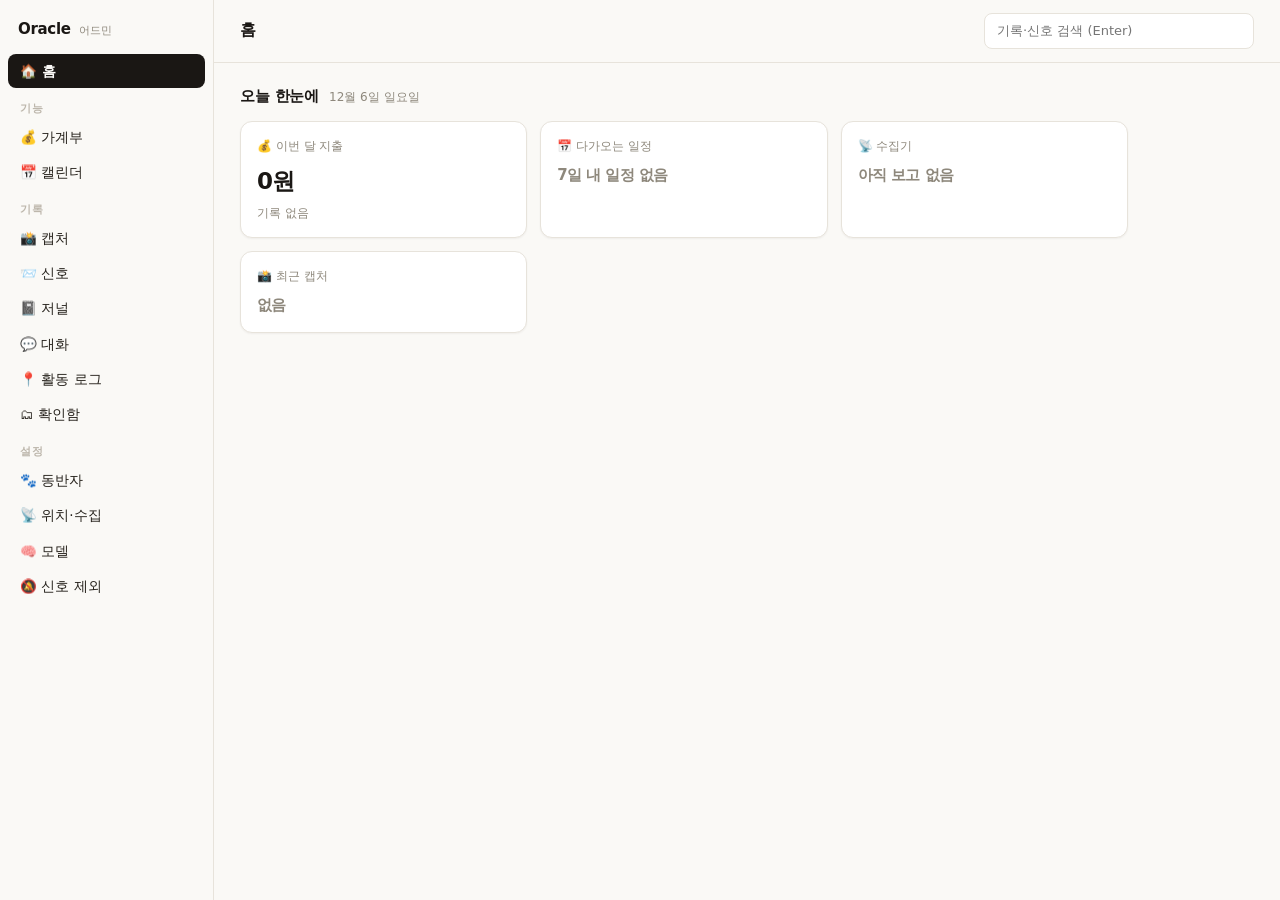
==== backend/admin.html @ 65901959 "가계부 — 결제수단·많이쓴곳 막대그래프로 재디자인 dot-joined 빽빽한 목록 → 비율 막대(이름·금액·proportion bar), 정기결제는 칩.  Co-Authored-B" ====
<!DOCTYPE html>
<html lang="ko">
<head>
<meta charset="utf-8">
<meta name="viewport" content="width=device-width, initial-scale=1">
<title>Oracle 어드민</title>
<style>
  :root{
    --paper:#FAF9F6; --ink:#1A1714; --gray:#8E887C; --faint:#BDB7AC;
    --hair:#E7E3DB; --mat:#FFFFFF; --vermilion:#BC4B33; --soft:#26221C;
    --hi:#F2F0EA; --shadow:0 1px 2px rgba(30,24,16,.05);
  }
  *{box-sizing:border-box}
  body{margin:0;background:var(--paper);color:var(--ink);
    font:14px/1.5 -apple-system,'Pretendard',system-ui,sans-serif;-webkit-font-smoothing:antialiased}
  a{color:inherit}
  /* ── 레이아웃 ── */
  .app{display:grid;grid-template-columns:214px 1fr;min-height:100vh}
  aside{border-right:1px solid var(--hair);position:sticky;top:0;height:100vh;overflow:auto;padding:14px 0}
  .brand{padding:4px 18px 12px;display:flex;align-items:baseline;gap:8px}
  .brand b{font-size:15px;letter-spacing:-.3px}
  .brand i{font-size:11px;color:var(--gray);font-style:normal}
  .grp{margin:13px 0 3px;padding:0 20px;font-size:10.5px;letter-spacing:.07em;color:var(--faint);font-weight:700}
  .navi{display:flex;justify-content:space-between;align-items:center;gap:8px;margin:1px 8px;
    padding:7px 12px;border-radius:8px;cursor:pointer;color:var(--soft);font-size:13.5px}
  .navi:hover{background:var(--hi)}
  .navi.on{background:var(--ink);color:var(--paper);font-weight:600}
  .navi .c{color:var(--faint);font-size:11.5px;font-variant-numeric:tabular-nums}
  .navi.on .c{color:var(--paper);opacity:.65}
  main{min-width:0;display:flex;flex-direction:column}
  .top{position:sticky;top:0;z-index:5;background:var(--paper);border-bottom:1px solid var(--hair);
    padding:13px 26px;display:flex;align-items:center;gap:14px}
  .crumb{font-size:12.5px;color:var(--gray);display:flex;align-items:baseline;gap:7px}
  .crumb b{color:var(--ink);font-weight:600;font-size:15.5px;letter-spacing:-.2px}
  .gsearch{margin-left:auto;flex:0 1 270px}
  .gsearch input{width:100%;padding:7px 12px;border:1px solid var(--hair);border-radius:8px;background:var(--mat);font:inherit;font-size:13px}
  .body{padding:22px 26px;max-width:940px;width:100%}
  /* ── 공통 컴포넌트 ── */
  .bar{display:flex;gap:10px;align-items:baseline;margin-bottom:14px;flex-wrap:wrap}
  .bar h2{font-size:15px;margin:0;font-weight:600;letter-spacing:-.2px}
  .bar .total{color:var(--gray);font-size:12px}
  input[type=search]{flex:1;min-width:120px;max-width:280px;padding:7px 11px;
    border:1px solid var(--hair);border-radius:8px;background:var(--mat);font-size:13px}
  button{font:inherit;font-size:12.5px;padding:6px 12px;border:1px solid var(--hair);
    background:var(--mat);border-radius:8px;cursor:pointer;color:var(--soft)}
  button:hover{border-color:var(--gray)}
  button:disabled{opacity:.5;cursor:default}
  button.danger{color:var(--vermilion);border-color:#E8D5CF}
  button.danger:hover{background:#FBF1EE}
  button.accent{background:var(--ink);color:var(--paper);border-color:var(--ink)}
  select{font:inherit;padding:8px;border:1px solid var(--hair);border-radius:7px;background:var(--mat)}
  .pf{border:1px solid var(--hair);border-radius:11px;background:var(--mat);padding:15px;margin-bottom:13px;box-shadow:var(--shadow)}
  .pf label{display:block;font-size:13px;font-weight:600;margin-bottom:8px}
  .pf textarea{width:100%;min-height:90px;padding:10px;border:1px solid var(--hair);
    border-radius:8px;font-family:ui-monospace,monospace;font-size:12px;line-height:1.6;resize:vertical;background:#FCFBF9;color:var(--ink)}
  .pf .row{margin-top:8px;display:flex;gap:8px;align-items:center}
  .pf .row .hint{color:var(--gray);font-size:11.5px;margin-left:auto}
  .hint{color:var(--gray);font-size:11.5px}
  .doc{border:1px solid var(--hair);border-radius:10px;background:var(--mat);margin-bottom:9px;overflow:hidden;box-shadow:var(--shadow)}
  .doc .head{display:flex;justify-content:space-between;align-items:center;padding:10px 14px;cursor:pointer;gap:10px}
  .doc .head:hover{background:#FCFBF9}
  .doc .summary{flex:1;overflow:hidden;text-overflow:ellipsis;white-space:nowrap;color:var(--soft)}
  .doc .when{color:var(--faint);font-size:11.5px;white-space:nowrap;font-variant-numeric:tabular-nums}
  .doc .id{font-family:ui-monospace,monospace;font-size:11.5px;color:var(--gray)}
  .doc pre{margin:0;padding:12px 14px;border-top:1px solid var(--hair);background:#FCFBF9;
    font-family:ui-monospace,monospace;font-size:11.5px;line-height:1.55;white-space:pre-wrap;word-break:break-word;max-height:420px;overflow:auto}
  .doc .actions{padding:8px 14px;border-top:1px solid var(--hair);text-align:right}
  .flag{display:inline-block;padding:1px 7px;border-radius:99px;font-size:11px;background:#F2EFEA;color:var(--gray);margin-left:6px}
  .flag.otp{background:#FBF1EE;color:var(--vermilion)}
  .empty{color:var(--gray);padding:46px 0;text-align:center}
  .thumb{width:40px;height:40px;object-fit:cover;border-radius:5px;border:1px solid var(--hair)}
  /* 탭 (통합 페이지) */
  .tabs{display:flex;gap:2px;margin-bottom:16px;border-bottom:1px solid var(--hair)}
  .tab{padding:8px 15px;cursor:pointer;font-size:13.5px;color:var(--gray);border-bottom:2px solid transparent;margin-bottom:-1px}
  .tab:hover{color:var(--soft)}
  .tab.on{color:var(--ink);font-weight:600;border-bottom-color:var(--vermilion)}
  /* 홈 카드 */
  .cards{display:grid;grid-template-columns:repeat(auto-fill,minmax(216px,1fr));gap:13px}
  .hc{border:1px solid var(--hair);border-radius:12px;background:var(--mat);padding:15px 16px;box-shadow:var(--shadow);cursor:pointer;transition:border-color .12s}
  .hc:hover{border-color:var(--gray)}
  .hc .t{font-size:12px;color:var(--gray);display:flex;align-items:center;gap:6px;margin-bottom:9px}
  .hc .kpi{font-size:23px;font-weight:600;letter-spacing:-.6px}
  .hc .sub{font-size:12px;color:var(--gray);margin-top:5px;line-height:1.55}
  .hc ul{margin:6px 0 0;padding-left:0;list-style:none}
  .hc li{font-size:12.5px;padding:2px 0;color:var(--soft);overflow:hidden;text-overflow:ellipsis;white-space:nowrap}
</style>
</head>
<body>
<div class="app">
  <aside>
    <div class="brand"><b>Oracle</b><i id="brandsub">어드민</i></div>
    <div id="nav"></div>
  </aside>
  <main>
    <div class="top">
      <div class="crumb" id="crumb"><b>홈</b></div>
      <div class="gsearch"><input id="gsearch" placeholder="기록·신호 검색 (Enter)"
        onkeydown="if(event.key==='Enter'){go('col:records');setTimeout(()=>{Q=this.value;SKIP=0;render()},0)}"></div>
    </div>
    <div class="body"><div id="main"><div class="empty">로딩…</div></div></div>
  </main>
</div>
<script>
const $ = s => document.querySelector(s);
let CUR='__home__', SKIP=0, Q='', STATS=null;

// ── 네비게이션 모델 (그룹) ──
const KNOWN = {records:'📸 캡처', signals:'📨 신호', journals:'📓 저널', conversations:'💬 대화'};
const NAV = [
  {grp:null,   items:[{id:'__home__', label:'🏠 홈'}]},
  {grp:'기능', items:[{id:'__ledger__', label:'💰 가계부'}, {id:'__calendar__', label:'📅 캘린더'}]},
  {grp:'기록', items:[{id:'col:records', label:KNOWN.records}, {id:'col:signals', label:KNOWN.signals},
                      {id:'col:journals', label:KNOWN.journals}, {id:'col:conversations', label:KNOWN.conversations},
                      {id:'__collected__', label:'📍 활동 로그'}, {id:'__dismissed__', label:'🗂 확인함'}]},
  {grp:'설정', items:[{id:'__companion__', label:'🐾 동반자'}, {id:'__location__', label:'📡 위치·수집'},
                      {id:'__models__', label:'🧠 모델'}, {id:'__excludes__', label:'🔕 신호 제외'}]},
];

async function api(path, opts){
  const r = await fetch('/admin/api' + path, opts);
  if(!r.ok) throw new Error(r.status + ' ' + await r.text());
  return r.status === 204 ? null : r.json();
}
function go(id){ CUR=id; SKIP=0; Q=''; buildNav(); render(); }

async function loadStats(){
  try{ STATS = await api('/stats'); }catch(e){ STATS = {collections:[]}; }
  buildNav();
}
function colCount(name){ const c=(STATS&&STATS.collections||[]).find(x=>x.name===name); return c?c.count:''; }

function buildNav(){
  const shownCols = Object.keys(KNOWN);
  let html = '';
  for(const g of NAV){
    if(g.grp) html += `<div class="grp">${g.grp}</div>`;
    for(const it of g.items){
      const cnt = it.id.startsWith('col:') ? colCount(it.id.slice(4)) : '';
      html += `<div class="navi ${it.id===CUR?'on':''}" onclick="go('${it.id}')">
        <span>${it.label}</span>${cnt!==''?`<span class="c">${cnt}</span>`:''}</div>`;
    }
  }
  // 데이터(고급) — 기록에 없는 나머지 컬렉션
  const rest = (STATS&&STATS.collections||[]).filter(c=>!shownCols.includes(c.name));
  if(rest.length){
    html += `<div class="grp" style="cursor:pointer" onclick="DATAOPEN=!DATAOPEN;buildNav()">데이터 ${DATAOPEN?'▾':'▸'}</div>`;
    if(DATAOPEN) for(const c of rest){
      const id='col:'+c.name;
      html += `<div class="navi ${id===CUR?'on':''}" onclick="go('${id}')">
        <span style="font-size:12.5px">${c.label||c.name}</span><span class="c">${c.count}</span></div>`;
    }
  }
  if(STATS && STATS.unbriefed_signals>0){
    html += `<div style="padding:12px 18px;margin-top:8px;border-top:1px solid var(--hair)">
      <div class="hint" style="margin-bottom:7px">미요약 신호 ${STATS.unbriefed_signals}건</div>
      <button class="accent" onclick="rebrief(this)">지금 요약</button></div>`;
  }
  $('#nav').innerHTML = html;
  const tot = (STATS&&STATS.collections||[]).reduce((a,c)=>a+c.count,0);
  $('#brandsub').textContent = tot ? tot.toLocaleString()+' docs' : '어드민';
}
let DATAOPEN=false;

function crumb(group, title){
  $('#crumb').innerHTML = (group?`${group} &nbsp;›&nbsp; `:'') + `<b>${title}</b>`;
}

async function rebrief(btn){
  btn.disabled=true; btn.textContent='요약 중…';
  try{ const r=await api('/signals/rebrief',{method:'POST'});
    alert(`${r.briefed}건 요약 완료\n\n${r.summary||'(요약 없음)'}`);
    await loadStats(); render();
  }catch(e){ alert('실패: '+e.message); }
  btn.disabled=false; btn.textContent='지금 요약';
}

// ── 디스패치 ──
async function render(){
  const grpOf = id => (NAV.find(g=>g.items.some(i=>i.id===id))||{}).grp || '';
  if(CUR==='__home__'){ crumb('','홈'); return renderHome(); }
  if(CUR==='__ledger__'){ crumb('기능','가계부'); return renderLedger(); }
  if(CUR==='__calendar__'){ crumb('기능','캘린더'); return renderCalendar(); }
  if(CUR==='__collected__'){ crumb('기록','활동 로그'); return renderCollected(); }
  if(CUR==='__dismissed__'){ crumb('기록','확인함'); return renderDismissed(); }
  if(CUR==='__companion__'){ crumb('설정','동반자'); return renderCompanionPage(); }
  if(CUR==='__location__'){ crumb('설정','위치·수집'); return renderLocationPage(); }
  if(CUR==='__models__'){ crumb('설정','모델'); return renderModels(); }
  if(CUR==='__excludes__'){ crumb('설정','신호 제외'); return renderExcludes(); }
  if(CUR.startsWith('col:')){ const name=CUR.slice(4); crumb(grpOf(CUR)||'데이터', KNOWN[name]||name); return renderCollection(name); }
  renderHome();
}

// ══════════════════════════════════════════════════════════════
//  홈 — 오늘 한눈에
// ══════════════════════════════════════════════════════════════
async function renderHome(){
  const m=$('#main'); m.innerHTML='<div class="empty">로딩…</div>';
  const won=n=>(Number(n)||0).toLocaleString('ko')+'원';
  const safe=async(p,d)=>{ try{ return await (await fetch(p)).json(); }catch(e){ return d; } };
  const [led, cal, col, recs] = await Promise.all([
    safe('/ledger/settlement?period=month', {}),
    safe('/calendar/upcoming?days=7', {items:[]}),
    safe('/collector-status', null),
    api('/collection/records?limit=4').catch(()=>({docs:[]})),
  ]);
  const cards = [];
  // 가계부
  cards.push(`<div class="hc" onclick="go('__ledger__')">
    <div class="t">💰 이번 달 지출</div>
    <div class="kpi">${won(led.expense||0)}</div>
    <div class="sub">${(led.by_category||[]).slice(0,3).map(c=>c.name+' '+won(c.amount)).join(' · ')||'기록 없음'}${led.incomplete?` · <span style="color:var(--vermilion)">확인필요 ${led.incomplete}</span>`:''}</div></div>`);
  // 일정
  const evs=(cal.items||[]).slice(0,4);
  cards.push(`<div class="hc" onclick="go('__calendar__')">
    <div class="t">📅 다가오는 일정</div>
    ${evs.length?`<ul>${evs.map(e=>`<li>${e.all_day?'·':'•'} ${esc(e.title)}</li>`).join('')}</ul>`
      :`<div class="kpi" style="font-size:15px;color:var(--gray)">7일 내 일정 없음</div>`}</div>`);
  // 위치·수집기
  if(col){
    const place = col.visit_on && col.place ? esc(col.place) : (col.visit_on?'어딘가 체류':'이동/미확정');
    const fresh = col.age_sec!=null ? col.age_sec+'초 전' : '미상';
    cards.push(`<div class="hc" onclick="go('__location__')">
      <div class="t">📡 지금 위치 <span class="faint" style="margin-left:auto;font-size:11px">${fresh}</span></div>
      <div class="kpi" style="font-size:18px">${place}</div>
      <div class="sub">WiFi ${col.wifi?esc(col.wifi):'없음'} · 차 ${col.bt?'연결':'끊김'}${col.car_state?' · '+col.car_state:''}</div></div>`);
  }else{
    cards.push(`<div class="hc" onclick="go('__location__')"><div class="t">📡 수집기</div>
      <div class="kpi" style="font-size:15px;color:var(--gray)">아직 보고 없음</div></div>`);
  }
  // 최근 캡처
  const ds=(recs.docs||[]).slice(0,4);
  cards.push(`<div class="hc" onclick="go('col:records')">
    <div class="t">📸 최근 캡처</div>
    ${ds.length?`<ul>${ds.map(d=>`<li>${esc(summarize(d)).slice(0,40)}</li>`).join('')}</ul>`
      :`<div class="kpi" style="font-size:15px;color:var(--gray)">없음</div>`}</div>`);
  m.innerHTML = `<div class="bar"><h2>오늘 한눈에</h2><span class="total">${new Date().toLocaleDateString('ko',{month:'long',day:'numeric',weekday:'long'})}</span></div>
    <div class="cards">${cards.join('')}</div>`;
}

// ══════════════════════════════════════════════════════════════
//  기록 — 컬렉션 브라우저
// ══════════════════════════════════════════════════════════════
function fmtWhen(d){ if(!d) return ''; const t=new Date(d);
  return isNaN(t)?'':t.toLocaleString('ko',{month:'numeric',day:'numeric',hour:'2-digit',minute:'2-digit'}); }
function summarize(doc){ return doc.user_comment||doc.summary||doc.text||doc.body||
  (doc.insight&&doc.insight.text)||doc.date||doc.label||'—'; }

async function renderCollection(name){
  const m=$('#main'); m.innerHTML='<div class="empty">로딩…</div>';
  let data;
  try{ data=await api(`/collection/${name}?limit=50&skip=${SKIP}&q=${encodeURIComponent(Q)}`); }
  catch(e){ m.innerHTML=`<div class="empty">실패: ${e.message}</div>`; return; }
  const bar=`<div class="bar"><h2>${KNOWN[name]||name}</h2><span class="total">${data.total}건</span>
    <input type="search" placeholder="검색 (_id·본문·요약·발신인)" value="${esc(Q)}"
      onkeydown="if(event.key==='Enter'){Q=this.value;SKIP=0;render()}"></div>`;
  if(!data.docs.length){ m.innerHTML=bar+'<div class="empty">문서 없음</div>'; return; }
  const rows=data.docs.map(d=>{
    const id=d._id, when=fmtWhen(d.ts||d.period_start||d.last_ts);
    const otp=d.otp?'<span class="flag otp">OTP</span>':'';
    const br=(name==='signals'&&d.briefed===false)?'<span class="flag">미요약</span>':'';
    return `<div class="doc"><div class="head" onclick="toggle(this)">
      <span class="summary">${esc(summarize(d))}${otp}${br}</span><span class="when">${when}</span></div>
      <div class="body" hidden><pre>${esc(JSON.stringify(d,null,2))}</pre>
        <div class="actions"><span class="id">${id}</span>
          <button class="danger" onclick="delDoc('${name}','${id}',event)">삭제</button></div></div></div>`;
  }).join('');
  const shown=SKIP+data.docs.length, n=[];
  if(SKIP>0) n.push(`<button onclick="SKIP=Math.max(0,SKIP-50);render()">← 이전</button>`);
  if(shown<data.total) n.push(`<button onclick="SKIP+=50;render()">다음 →</button>`);
  const more=n.length?`<div style="text-align:center;margin:16px 0" class="hint">${SKIP+1}–${shown} / ${data.total} &nbsp; ${n.join(' ')}</div>`:'';
  m.innerHTML=bar+rows+more;
}
function toggle(head){ const b=head.parentElement.querySelector('.body'); b.hidden=!b.hidden; }
async function delDoc(name,id,ev){ ev.stopPropagation();
  if(!confirm(`삭제할까요?\n${id}`)) return;
  try{ await api(`/collection/${name}/${encodeURIComponent(id)}`,{method:'DELETE'}); await loadStats(); render(); }
  catch(e){ alert('삭제 실패: '+e.message); }
}

// ══════════════════════════════════════════════════════════════
//  설정: 동반자 (페르소나 + 말 걸기 탭)
// ══════════════════════════════════════════════════════════════
let CTAB='personas';
function renderCompanionPage(){
  const m=$('#main');
  m.innerHTML=`<div class="bar"><h2>동반자</h2><span class="total">베르·쿠키 — 말투·역할(페르소나)과 먼저 거는 말(말 걸기)</span></div>
    <div class="tabs">
      <div class="tab ${CTAB==='personas'?'on':''}" onclick="CTAB='personas';renderCompanionPage()">페르소나</div>
      <div class="tab ${CTAB==='speak'?'on':''}" onclick="CTAB='speak';renderCompanionPage()">말 걸기</div>
    </div><div id="sub"><div class="empty">로딩…</div></div>`;
  if(CTAB==='personas') renderPersonas($('#sub')); else renderCompanion($('#sub'));
}

async function renderPersonas(host){
  const m=host||$('#main'); m.innerHTML='<div class="empty">로딩…</div>';
  let d; try{ d=await api('/personas'); }catch(e){ m.innerHTML=`<div class="empty">실패: ${e.message}</div>`; return; }
  m.innerHTML=d.fields.map(f=>`<div class="pf">
    <label>${f.label} ${f.overridden?'<span class="flag">수정됨</span>':''}</label>
    <textarea data-key="${f.key}">${esc(f.value)}</textarea>
    <div class="row"><button class="accent" onclick="savePersona('${f.key}',this)">저장</button>
      ${f.overridden?`<button onclick="resetPersona('${f.key}')">디폴트로</button>`:''}
      <span class="hint">${f.key}</span></div></div>`).join('');
}
async function savePersona(key,btn){
  const ta=btn.closest('.pf').querySelector('textarea'); btn.disabled=true;
  try{ await api('/personas',{method:'POST',headers:{'Content-Type':'application/json'},body:JSON.stringify({key,value:ta.value})});
    renderPersonas(btn.closest('#sub')||$('#main')); }
  catch(e){ alert('저장 실패: '+e.message); btn.disabled=false; }
}
async function resetPersona(key){ if(!confirm('디폴트로 되돌릴까요?')) return;
  try{ await api('/personas',{method:'POST',headers:{'Content-Type':'application/json'},body:JSON.stringify({key,value:''})});
    renderPersonas($('#sub')); }catch(e){ alert('실패: '+e.message); }
}

function numField(key,val,label,suffix){
  return `<label style="display:flex;align-items:center;gap:8px;font-weight:400;margin:0">
    <span style="min-width:96px">${label}</span>
    <input type="number" min="0" data-k="${key}" value="${val}"
      style="width:74px;padding:6px 8px;border:1px solid var(--hair);border-radius:6px;font:inherit">
    <span class="hint" style="margin:0">${suffix||''}</span></label>`;
}
function chkField(key,on,label){
  return `<label style="display:inline-flex;align-items:center;gap:6px;font-weight:400;margin:0 14px 8px 0">
    <input type="checkbox" data-k="${key}" ${on?'checked':''}> ${label}</label>`;
}
async function renderCompanion(host){
  const m=host||$('#main'); m.innerHTML='<div class="empty">로딩…</div>';
  let d; try{ d=await(await fetch('/companion-config')).json(); }catch(e){ m.innerHTML=`<div class="empty">실패: ${e.message}</div>`; return; }
  const c=d.config, ev=c.location_events||{}, labels=d.event_labels||{}, st=d.state||{};
  const evRows=Object.keys(labels).map(k=>chkField('ev:'+k, ev[k]!==false, esc(labels[k]))).join('');
  const ago=v=>v==null?'아직 없음':(v+'분 전');
  m.innerHTML=`<div class="pf">${chkField('enabled', c.enabled!==false, '<b>전체 켜기</b> (끄면 일절 안 걺)')}</div>
    <div class="pf"><label>새벽 조용 구간 — 이 시간엔 정기·위치 모두 침묵</label>
      <div class="row" style="gap:6px">${numField('quiet_start_hour',c.quiet_start_hour,'시작','시')}${numField('quiet_end_hour',c.quiet_end_hour,'끝','시 (예: 23~8)')}</div></div>
    <div class="pf"><label>정시 체크인 — '뭐해?' (매시 0분 1회, GPS 안 봄)</label>
      ${chkField('checkin_enabled',c.checkin_enabled!==false,'켜기')}
      <div class="row" style="margin-top:4px;gap:6px">${numField('checkin_start_hour',c.checkin_start_hour,'활동 시작','시')}${numField('checkin_end_hour',c.checkin_end_hour,'활동 끝','시')}</div>
      <div class="hint" style="margin-top:6px">마지막: ${ago(st.checkin_ago_min)}</div></div>
    <div class="pf"><label>위치 이벤트에 말 걸기 — 저장된 장소 도착/나섬 <span class="hint">위치 확인 방법은 위치·수집 탭</span></label>
      ${chkField('location_enabled',c.location_enabled!==false,'켜기')}
      <div class="row" style="margin-top:4px">${numField('location_cooldown_min',c.location_cooldown_min,'최소 간격','분')}</div>
      <div style="margin-top:10px">${evRows}</div>
      <div class="hint" style="margin-top:6px">마지막 위치: ${ago(st.location_ago_min)}</div></div>
    <div style="margin-top:4px"><button class="accent" onclick="saveCompanion(this)">저장</button></div>`;
}
async function saveCompanion(btn){
  const patch={location_events:{}};
  ($('#sub')||document).querySelectorAll('[data-k]').forEach(el=>{
    const k=el.dataset.k;
    if(k.startsWith('ev:')){ patch.location_events[k.slice(3)]=el.checked; return; }
    patch[k]=el.type==='checkbox'?el.checked:Number(el.value);
  });
  btn.disabled=true;
  try{ await fetch('/companion-config',{method:'POST',headers:{'Content-Type':'application/json'},body:JSON.stringify(patch)});
    btn.textContent='저장됨 ✓'; setTimeout(()=>{btn.textContent='저장';btn.disabled=false;},1200);
  }catch(e){ alert('저장 실패: '+e.message); btn.disabled=false; }
}

// ══════════════════════════════════════════════════════════════
//  설정: 위치·수집 (장소 + 수집기 탭)
// ══════════════════════════════════════════════════════════════
let LTAB='places';
function renderLocationPage(){
  const m=$('#main');
  m.innerHTML=`<div class="bar"><h2>위치·수집</h2><span class="total">등록 장소·센싱(장소 탭) + 수집기 설정(수집기 탭)</span></div>
    <div class="tabs">
      <div class="tab ${LTAB==='places'?'on':''}" onclick="LTAB='places';renderLocationPage()">장소 · 센싱</div>
      <div class="tab ${LTAB==='collector'?'on':''}" onclick="LTAB='collector';renderLocationPage()">수집기</div>
    </div><div id="sub"><div class="empty">로딩…</div></div>`;
  if(LTAB==='places') renderPlaces($('#sub')); else renderCollector($('#sub'));
}

const KIND_LABEL={home:'집',office:'작업실',place:'장소'};
async function places(path,opts){ const r=await fetch('/places'+(path||''),opts); if(!r.ok) throw new Error(r.status+' '+await r.text()); return r.json(); }
async function locCfg(opts){ const r=await fetch('/location-config',opts); if(!r.ok) throw new Error(r.status+' '+await r.text()); return r.json(); }
async function collStatus(){ const r=await fetch('/collector-status'); if(!r.ok) throw new Error(r.status); return r.json(); }
const inStyle='width:100%;padding:8px 10px;border:1px solid var(--hair);border-radius:7px;font:inherit;background:#FCFBF9;margin-bottom:8px';

async function renderPlaces(host){
  const m=host||$('#main'); m.innerHTML='<div class="empty">로딩…</div>';
  let d,lc,st=null;
  try{ d=await places(); lc=(await locCfg()).config; }catch(e){ m.innerHTML=`<div class="empty">실패: ${e.message}</div>`; return; }
  try{ st=await collStatus(); }catch(e){}
  const items=d.items||[];
  const curWifi=(st&&st.wifi)?st.wifi:'';
  const place=st?(st.visit_on&&st.place?esc(st.place):(st.visit_on?'어딘가 체류 중':'이동 중 / 미확정')):'';
  const logBox=(st&&st.logs&&st.logs.length)
    ? `<div style="background:#1c1b19;color:#d8d4cc;font:11px/1.55 ui-monospace,monospace;padding:8px 10px;border-radius:7px;max-height:220px;overflow:auto;white-space:pre-wrap">${st.logs.slice(-50).reverse().map(esc).join('\n')}</div>`
    : '<div class="hint">최근 로그 없음</div>';
  const fresh=st?(st.age_sec!=null?st.age_sec+'초 전 보고':'보고 시각 미상'):'아직 보고 없음';
  const status=`<div class="pf"><label>📡 수집기 현재 상태 <span class="hint">${fresh}</span></label>
    ${st?`<div class="hint" style="margin-bottom:8px;line-height:1.8">현재 WiFi: <b>${curWifi?esc(curWifi):'(연결 없음/미상)'}</b><br>
      위치: <b>${place}</b> · 차 BT: <b>${st.bt?esc(st.bt)+' 연결됨':'끊김'}</b>${(st.lat!=null&&st.lng!=null)?` · GPS <a href="https://maps.google.com/?q=${st.lat},${st.lng}" target="_blank">${st.lat.toFixed(5)}, ${st.lng.toFixed(5)} 🗺</a>`:''}</div>`:''}
    ${logBox}<div class="row" style="margin-top:6px"><button onclick="renderPlaces($('#sub'))">새로고침 ↻</button></div></div>`;
  const sensing=`<div class="pf"><label>위치 확인 <span class="hint">폰이 어떻게 위치를 알아낼지</span></label>
    ${numField('poll_interval_sec',lc.poll_interval_sec,'확인 주기','초')}
    ${chkField('skip_on_known_wifi',lc.skip_on_known_wifi!==false,'등록 WiFi에 물려 있으면 GPS 스킵(배터리 절약)')}
    <div class="row" style="margin-top:6px"><button class="accent" onclick="saveSensing(this)">위치 확인 저장</button></div></div>`;
  const coords=p=>(p.lat!=null&&p.lng!=null)?`${p.lat.toFixed(5)}, ${p.lng.toFixed(5)}`:'좌표 없음(폰에서 추가)';
  const add=`<div class="pf"><label>장소 추가</label>
    <input id="npName" placeholder="이름 (예: 단골 카페)" style="${inStyle}">
    <input id="npWifi" placeholder="WiFi (여러 개는 쉼표 — 하나라도 잡히면 여기)" style="${inStyle}">
    <input id="npBt" placeholder="블루투스 기기명 (쉼표) · 선택" style="${inStyle}">
    <textarea id="npDesc" placeholder="설명 — 동반자가 맥락으로 씀" style="${inStyle};min-height:52px;font-family:inherit"></textarea>
    <div class="row"><button class="accent" onclick="addPlace(this)">추가</button></div></div>`;
  const rows=items.length?items.map(p=>`<div class="pf" data-id="${p.id}" data-name="${esc(p.name)}">
    <label>${KIND_LABEL[p.kind]||p.kind} <span class="hint">${coords(p)}</span></label>
    <input data-name value="${esc(p.name)}" style="${inStyle}">
    <input data-wifi value="${esc((p.wifis||[]).join(', '))}" placeholder="WiFi (쉼표, OR)" style="${inStyle}">
    <input data-bt value="${esc((p.bts||[]).join(', '))}" placeholder="BT (쉼표, OR)" style="${inStyle}">
    <textarea data-desc placeholder="설명" style="${inStyle};min-height:50px;font-family:inherit">${esc(p.description||'')}</textarea>
    <div class="row"><button class="accent" onclick="savePlace('${p.id}',this)">저장</button>
      ${curWifi?`<button data-wc="${esc(curWifi)}" onclick="registerWifi('${p.id}',this)">현재 WiFi 추가</button>`:''}
      <button class="danger" onclick="delPlace('${p.id}')">삭제</button></div></div>`).join('')
    : '<div class="empty">등록된 장소 없음 — 위에서 추가</div>';
  m.innerHTML=status+sensing+add+rows;
}
async function saveSensing(btn){
  const patch={};
  ($('#sub')||document).querySelectorAll('[data-k]').forEach(el=>{ const k=el.dataset.k;
    if(!['poll_interval_sec','skip_on_known_wifi'].includes(k)) return;
    patch[k]=el.type==='checkbox'?el.checked:Number(el.value); });
  btn.disabled=true;
  try{ await locCfg({method:'POST',headers:{'Content-Type':'application/json'},body:JSON.stringify(patch)});
    btn.textContent='저장됨 ✓'; setTimeout(()=>{btn.textContent='위치 확인 저장';btn.disabled=false;},1200);
  }catch(e){ alert('저장 실패: '+e.message); btn.disabled=false; }
}
const splitList=v=>(v||'').split(',').map(s=>s.trim()).filter(Boolean);
async function addPlace(btn){
  const name=document.getElementById('npName').value.trim();
  if(!name){ alert('이름을 적어주세요'); return; }
  btn.disabled=true;
  try{ await places('',{method:'POST',headers:{'Content-Type':'application/json'},body:JSON.stringify({
    name, wifis:splitList(document.getElementById('npWifi').value), bts:splitList(document.getElementById('npBt').value),
    description:document.getElementById('npDesc').value, kind:'place'})}); renderPlaces($('#sub')); }
  catch(e){ alert('추가 실패: '+e.message); btn.disabled=false; }
}
async function savePlace(id,btn){
  const pf=btn.closest('.pf');
  const name=(pf.querySelector('[data-name]')||{value:''}).value.trim()||pf.dataset.name;
  btn.disabled=true;
  try{ await places('',{method:'POST',headers:{'Content-Type':'application/json'},body:JSON.stringify({
    id, name, description:pf.querySelector('[data-desc]').value,
    wifis:splitList((pf.querySelector('[data-wifi]')||{value:''}).value), bts:splitList((pf.querySelector('[data-bt]')||{value:''}).value)})});
    btn.textContent='저장됨 ✓'; setTimeout(()=>{btn.textContent='저장';btn.disabled=false;},1200);
  }catch(e){ alert('저장 실패: '+e.message); btn.disabled=false; }
}
async function registerWifi(id,btn){
  const wifi=btn.dataset.wc; if(!wifi) return;
  const pf=btn.closest('.pf');
  if(!confirm('현재 WiFi "'+wifi+'"를 \''+pf.dataset.name+'\'에 추가할까요?')) return;
  const wifis=splitList((pf.querySelector('[data-wifi]')||{value:''}).value);
  if(!wifis.includes(wifi)) wifis.push(wifi);
  btn.disabled=true;
  try{ await places('',{method:'POST',headers:{'Content-Type':'application/json'},body:JSON.stringify({id,name:pf.dataset.name,wifis})}); renderPlaces($('#sub')); }
  catch(e){ alert('추가 실패: '+e.message); btn.disabled=false; }
}
async function delPlace(id){ if(!confirm('이 장소를 삭제할까요?')) return;
  try{ await places('/'+encodeURIComponent(id),{method:'DELETE'}); renderPlaces($('#sub')); }catch(e){ alert('삭제 실패: '+e.message); }
}
async function collCfg(opts){ const r=await fetch('/collector-config',opts); if(!r.ok) throw new Error(r.status+' '+await r.text()); return r.json(); }
async function renderCollector(host){
  const m=host||$('#main'); m.innerHTML='<div class="empty">로딩…</div>';
  let c; try{ c=(await collCfg()).config; }catch(e){ m.innerHTML=`<div class="empty">실패: ${e.message}</div>`; return; }
  m.innerHTML=`<div class="pf">${chkField('enabled',c.enabled!==false,'<b>전체 켜기</b> (끄면 전송 안 함)')}</div>
    <div class="pf"><label>수집 텀</label>${numField('sync_interval_min',c.sync_interval_min,'주기','분')}</div>
    <div class="pf"><label>무엇을 수집할지</label>
      ${chkField('collect_notifications',c.collect_notifications!==false,'앱 알림')}
      ${chkField('collect_sms',c.collect_sms!==false,'문자(SMS)')}
      ${chkField('collect_calls',c.collect_calls!==false,'부재중 통화')}
      ${chkField('collect_location',c.collect_location!==false,'위치(GPS/WiFi/BT 체류·방문)')}</div>
    <div style="margin-top:4px"><button class="accent" onclick="saveCollector(this)">저장</button></div>`;
}
async function saveCollector(btn){
  const keys=['enabled','sync_interval_min','collect_sms','collect_calls','collect_notifications','collect_location'];
  const patch={};
  ($('#sub')||document).querySelectorAll('[data-k]').forEach(el=>{ const k=el.dataset.k; if(!keys.includes(k)) return;
    patch[k]=el.type==='checkbox'?el.checked:Number(el.value); });
  btn.disabled=true;
  try{ await collCfg({method:'POST',headers:{'Content-Type':'application/json'},body:JSON.stringify(patch)});
    btn.textContent='저장됨 ✓'; setTimeout(()=>{btn.textContent='저장';btn.disabled=false;},1200);
  }catch(e){ alert('저장 실패: '+e.message); btn.disabled=false; }
}

// ══════════════════════════════════════════════════════════════
//  설정: 모델 · 신호 제외
// ══════════════════════════════════════════════════════════════
async function renderModels(){
  const m=$('#main'); m.innerHTML='<div class="empty">로딩…</div>';
  let d; try{ d=await api('/task-aliases'); }catch(e){ m.innerHTML=`<div class="empty">실패: ${e.message}</div>`; return; }
  const sel=val=>'<option value="">(env 디폴트)</option>'+d.models.map(a=>`<option value="${esc(a)}" ${a===val?'selected':''}>${esc(a)}</option>`).join('');
  m.innerHTML=`<div class="bar"><h2>모델</h2><span class="total">용도별 Nest 모델 — 저장 후 5초 내 반영 · 비우면 env 디폴트</span></div>`+
    d.fields.map(f=>`<div class="pf"><label>${f.label} <span class="hint">${f.key}</span></label>
      <select style="width:100%" onchange="saveTaskAlias('${f.key}',this.value)">${sel(f.value)}</select>
      <div class="hint" style="margin-top:4px">실제 적용: ${esc(f.effective)||'(자동)'}</div></div>`).join('');
}
async function saveTaskAlias(key,value){
  try{ await api('/task-aliases',{method:'POST',headers:{'Content-Type':'application/json'},body:JSON.stringify({key,value})}); renderModels(); }
  catch(e){ alert('저장 실패: '+e.message); }
}
async function renderExcludes(){
  const m=$('#main'); m.innerHTML='<div class="empty">로딩…</div>';
  let d; try{ d=await api('/signal-excludes'); }catch(e){ m.innerHTML=`<div class="empty">실패: ${e.message}</div>`; return; }
  m.innerHTML=`<div class="bar"><h2>신호 제외</h2><span class="total">발신자·앱·내용에 아래 문구 포함되면 요약 제외 · 한 줄에 하나 · 원본은 남음</span></div>
    <div class="pf"><label>제외 패턴 (부분일치, 대소문자 무시)</label>
      <textarea id="exTa" style="min-height:220px" placeholder="예)&#10;CBC Maintenance&#10;광고">${esc((d.patterns||[]).join('\n'))}</textarea>
      <div class="row"><button class="accent" onclick="saveExcludes(this)">저장</button><span class="hint">다음 요약부터 적용</span></div></div>`;
}
async function saveExcludes(btn){
  const patterns=document.getElementById('exTa').value.split('\n').map(s=>s.trim()).filter(Boolean);
  btn.disabled=true;
  try{ await api('/signal-excludes',{method:'POST',headers:{'Content-Type':'application/json'},body:JSON.stringify({patterns})});
    btn.textContent='저장됨 ✓'; setTimeout(()=>{btn.textContent='저장';btn.disabled=false;},1200);
  }catch(e){ alert('저장 실패: '+e.message); btn.disabled=false; }
}

// ══════════════════════════════════════════════════════════════
//  기록: 확인함 (dismissed)
// ══════════════════════════════════════════════════════════════
const DCAT={action_needed:'당장처리',attention:'관심',acquaintance:'지인',low:'일반',spam:'스팸'};
async function renderDismissed(){
  const m=$('#main'); m.innerHTML='<div class="empty">로딩…</div>';
  let d; try{ const r=await fetch('/dashboard/dismissed'); if(!r.ok) throw new Error(r.status); d=await r.json(); }
  catch(e){ m.innerHTML=`<div class="empty">실패: ${e.message}</div>`; return; }
  const items=d.items||[];
  const rows=items.length?items.map(it=>`<div class="pf" data-key="${esc(it.key)}">
    <div class="hint" style="margin-bottom:4px">${fmtWhen(it.dismissed_at)} 확인${it.category?(' · '+(DCAT[it.category]||it.category)):''}</div>
    <div style="margin-bottom:6px">${it.sender?('<b>'+esc(it.sender)+'</b> '):''}${esc(it.summary||'')}</div>
    <div class="row"><button class="accent" onclick="undismiss(this)">되돌리기</button></div></div>`).join('')
    : '<div class="empty">확인 처리한 항목 없음</div>';
  m.innerHTML=`<div class="bar"><h2>확인함</h2><span class="total">${items.length}건 — 되돌리면 데스크 '당장 처리'에 다시 떠요</span></div>`+rows;
}
async function undismiss(btn){
  const pf=btn.closest('.pf'); btn.disabled=true;
  try{ await fetch('/dashboard/undismiss',{method:'POST',headers:{'Content-Type':'application/json'},body:JSON.stringify({key:pf.dataset.key})});
    pf.style.opacity=0.45; btn.textContent='되돌림 ✓'; }catch(e){ alert('실패: '+e.message); btn.disabled=false; }
}

// ══════════════════════════════════════════════════════════════
//  기능: 캘린더
// ══════════════════════════════════════════════════════════════
function fmtEvent(e){ if(!e.start) return ''; const d=new Date(e.start); if(isNaN(d)) return e.start;
  return e.all_day?d.toLocaleDateString('ko',{month:'numeric',day:'numeric',weekday:'short'})
    :d.toLocaleString('ko',{month:'numeric',day:'numeric',weekday:'short',hour:'2-digit',minute:'2-digit'}); }
async function renderCalendar(){
  const m=$('#main'); m.innerHTML='<div class="empty">로딩…</div>';
  let st; try{ st=await(await fetch('/calendar/status')).json(); }catch(e){ m.innerHTML=`<div class="empty">실패: ${e.message}</div>`; return; }
  let body;
  if(st.authed){
    let evs=[]; try{ evs=((await(await fetch('/calendar/upcoming?days=14')).json()).items)||[]; }catch(e){}
    const rows=evs.length?evs.map(e=>`<div class="pf">
      <div style="margin-bottom:2px"><b>${esc(e.title)}</b>${e.all_day?' · 종일':''}</div>
      <div class="hint">${esc(fmtEvent(e))}${e.location?(' · '+esc(e.location)):''}</div></div>`).join('')
      :'<div class="empty">앞으로 14일 일정 없음</div>';
    const drop=`<div id="caldrop" ondragover="event.preventDefault();this.style.background='#F2F0EB'"
      ondragleave="this.style.background=''" ondrop="dropCalendar(event)"
      style="border:1.5px dashed var(--hair);border-radius:9px;padding:16px;text-align:center;color:var(--gray);font-size:13px;margin:0 0 12px">
      📅 일정 스크린샷을 여기로 드래그&드랍 — 인식해서 캘린더에 추가
      <div class="hint" style="margin-top:3px">카톡·문자·포스터·초대장 등 (여러 일정·연속 투입 OK)</div>
      <div id="calmsg" class="hint" style="margin-top:6px"></div></div>`;
    body=`<div class="hint" style="margin-bottom:10px">연동됨 ✓ ${esc(st.account||st.calendar_id||'')}</div>`+drop+rows;
  }else{
    const step=st.has_client?`클라이언트 파일은 준비됨. <b>scripts/gcal_auth.py</b>만 실행.`:`아직 OAuth 클라이언트(<b>gcal_credentials.json</b>) 없음.`;
    body=`<div class="pf"><label>아직 연동 안 됨</label>
      <div class="hint" style="line-height:1.9;margin-top:6px">${step}<br><br><b>인증(한 번만):</b><br>
      1. Google Cloud Console → ‘Google Calendar API’ 사용<br>
      2. OAuth 동의화면 + 클라이언트 ID(데스크톱 앱) → JSON 다운로드<br>
      3. <code>~/projects/oracle/gcal_credentials.json</code> 저장<br>
      4. <code>backend/.venv/bin/python scripts/gcal_auth.py</code><br>
      5. 동의 → 끝(새로고침)</div>
      <div class="row" style="margin-top:8px"><button onclick="renderCalendar()">상태 새로고침 ↻</button></div></div>`;
  }
  m.innerHTML=`<div class="bar"><h2>캘린더</h2><span class="total">구글 캘린더 — 일정이 데스크·동반자 맥락에</span></div>`+body;
}
function dropCalendar(e){ e.preventDefault();
  const z=document.getElementById('caldrop'); if(z) z.style.background='';
  [...((e.dataTransfer&&e.dataTransfer.files)||[])].forEach(file=>enqueueDrop({
    file, msgEl:'calmsg', url:'/calendar/screenshot', after:renderCalendar,
    done:(r,f)=>r.ok?`✓ ${f.name}: 일정 ${r.count}건 추가`:`✗ ${f.name}: ${r.reason||'인식 실패'}`}));
}

// ══════════════════════════════════════════════════════════════
//  기록: 활동 로그 (여정·주차·신호)
// ══════════════════════════════════════════════════════════════
const SKIND={sms:'문자',missed_call:'부재중',notification:'앱 알림'};
function mapsLink(la,lo){ return (la!=null&&lo!=null)?` <a href="https://maps.google.com/?q=${la},${lo}" target="_blank">🗺</a>`:''; }
function hm(iso){ const d=new Date(iso); return isNaN(d)?'':d.toLocaleTimeString('ko',{hour:'2-digit',minute:'2-digit'}); }
async function renderCollected(){
  const m=$('#main'); m.innerHTML='<div class="empty">로딩…</div>';
  let d; try{ d=await(await fetch('/collector-records?limit=150')).json(); }catch(e){ m.innerHTML=`<div class="empty">실패: ${e.message}</div>`; return; }
  const v=d.visits||[], pk=d.parking||[], sg=d.signals||[];
  const rowStyle='padding:7px 12px;border-bottom:1px solid var(--hair);display:flex;gap:8px;align-items:center;flex-wrap:wrap';
  const labelUI=(kind,id,lat,lng)=>(lat!=null&&lng!=null)
    ? `<span style="margin-left:auto;display:inline-flex;gap:4px;align-items:center">
        <input id="ll-${kind}-${id}" placeholder="장소 라벨" style="width:104px;font-size:12px" onclick="event.stopPropagation()">
        <button style="font-size:11px;padding:2px 7px" onclick="saveLocLabel('${kind}','${id}','ll-${kind}-${id}',${lat},${lng})">장소로 저장</button></span>` : '';
  const actUI=(kind,id,lat,lng,err)=>`<span style="display:inline-flex;gap:6px;margin-left:6px;font-size:11.5px">
      <span onclick="toggleErr('${kind}','${id}',${err?'false':'true'})" style="cursor:pointer;color:${err?'var(--vermilion)':'var(--faint)'}" title="${err?'오류 해제':'위치 오류로 표시'}">⚠${err?'오류':''}</span>
      <span onclick="editCoords('${kind}','${id}',${lat},${lng})" style="cursor:pointer;color:var(--faint)" title="좌표 수정">✎</span>
      <span onclick="delLoc('${kind}','${id}')" style="cursor:pointer;color:var(--faint)" title="삭제">🗑</span></span>`;
  const visitRows=v.length?v.map(x=>`<div style="${rowStyle}${x.error?';opacity:.5':''}">
      <b>${x.error?'⚠ ':''}${x.name?esc(x.name):'<span style="color:var(--faint)">미지정</span>'}</b> <span class="hint">${fmtWhen(x.start)}${x.end?('–'+hm(x.end)):''} · ${x.minutes}분${mapsLink(x.lat,x.lng)}</span>${actUI('visit',x.id,x.lat,x.lng,x.error)}${labelUI('visit',x.id,x.lat,x.lng)}</div>`).join('')
    : '<div class="empty">여정 기록 없음</div>';
  const parkRows=pk.length?pk.map(x=>`<div style="${rowStyle}${x.error?';opacity:.5':''}">
      🅿 <b>${x.error?'⚠ ':''}${x.place?esc(x.place):'<span style="color:var(--faint)">미지정</span>'}</b> <span class="hint">${fmtWhen(x.ts)}${mapsLink(x.lat,x.lng)}</span>${actUI('parking',x.id,x.lat,x.lng,x.error)}${labelUI('parking',x.id,x.lat,x.lng)}</div>`).join('')
    : '<div class="empty">주차 기록 없음</div>';
  const sigRows=sg.length?sg.map(x=>`<div style="${rowStyle}">
      <span class="hint">[${SKIND[x.kind]||x.kind}] ${fmtWhen(x.ts)}</span> <b>${esc(x.sender||'')}</b> ${esc((x.body||'').slice(0,60))}</div>`).join('')
    : '<div class="empty">신호 없음</div>';
  m.innerHTML=`<div class="bar"><h2>활동 로그</h2><span class="total">수집기가 저장한 것 — 여정·주차·신호 (최신순)</span></div>
    <div class="pf"><label>🚶 여정 / 방문 <span class="hint">${v.length}건</span></label><div style="margin-top:4px">${visitRows}</div></div>
    <div class="pf"><label>🅿 주차 <span class="hint">${pk.length}건</span></label><div style="margin-top:4px">${parkRows}</div></div>
    <div class="pf"><label>📨 신호 <span class="hint">${sg.length}건</span></label><div style="margin-top:4px">${sigRows}</div></div>
    <div style="margin-top:8px"><button onclick="renderCollected()">새로고침 ↻</button></div>`;
}
async function saveLocLabel(kind,id,inputId,lat,lng){
  const el=document.getElementById(inputId); const name=(el.value||'').trim();
  if(!name){ alert('장소 이름을 입력하세요'); el.focus(); return; }
  el.disabled=true;
  try{ await fetch('/locations/label',{method:'POST',headers:{'Content-Type':'application/json'},body:JSON.stringify({kind,id,name,lat,lng})}); renderCollected(); }
  catch(e){ alert('저장 실패: '+e.message); el.disabled=false; }
}
async function toggleErr(kind,id,val){
  try{ await fetch('/locations/edit',{method:'POST',headers:{'Content-Type':'application/json'},body:JSON.stringify({kind,id,error:val==='true'||val===true})}); renderCollected(); }
  catch(e){ alert('실패: '+e.message); }
}
async function editCoords(kind,id,lat,lng){
  const v=prompt('새 좌표 (위도,경도)', (lat!=null&&lng!=null)?lat+','+lng:'');
  if(v==null) return;
  const mm=v.split(',').map(s=>parseFloat(s.trim()));
  if(mm.length!==2||isNaN(mm[0])||isNaN(mm[1])){ alert('형식: 위도,경도 (예: 37.5,127.0)'); return; }
  try{ await fetch('/locations/edit',{method:'POST',headers:{'Content-Type':'application/json'},body:JSON.stringify({kind,id,lat:mm[0],lng:mm[1]})}); renderCollected(); }
  catch(e){ alert('실패: '+e.message); }
}
async function delLoc(kind,id){ if(!confirm('이 기록을 삭제할까요?')) return;
  try{ await fetch('/locations/delete',{method:'POST',headers:{'Content-Type':'application/json'},body:JSON.stringify({kind,id})}); renderCollected(); }
  catch(e){ alert('삭제 실패: '+e.message); }
}

// ── 드롭 큐 (영수증·캘린더 공용) — 여러 파일·연속 투입을 하나씩 순차 ──
const DROPQ={items:[],busy:false};
function enqueueDrop(job){ DROPQ.items.push(job); if(!DROPQ.busy) runDropQueue(); }
async function runDropQueue(){
  DROPQ.busy=true; let lastAfter=null;
  while(DROPQ.items.length){
    const job=DROPQ.items[0], msg=document.getElementById(job.msgEl), remain=DROPQ.items.length-1;
    if(msg) msg.textContent=`처리 중: ${job.file.name}${remain?` · 대기 ${remain}건`:''}`;
    let line;
    try{ const fd=new FormData(); fd.append('file',job.file);
      const r=await(await fetch(job.url,{method:'POST',body:fd})).json(); line=job.done(r,job.file);
    }catch(err){ line=`✗ ${job.file.name}: ${err.message}`; }
    DROPQ.items.shift(); lastAfter=job.after;
    const m2=document.getElementById(job.msgEl);
    if(m2) m2.textContent=line+(DROPQ.items.length?` · 대기 ${DROPQ.items.length}건`:'');
  }
  DROPQ.busy=false; if(lastAfter) setTimeout(lastAfter,1600);
}

// ══════════════════════════════════════════════════════════════
//  기능: 가계부
// ══════════════════════════════════════════════════════════════
let LP='month';
async function renderLedger(){
  const m=$('#main'); m.innerHTML='<div class="empty">로딩…</div>';
  let s,list,cats;
  try{ s=await(await fetch(`/ledger/settlement?period=${LP}`)).json();
    list=await(await fetch(`/ledger/list?period=${LP}`)).json();
    cats=await(await fetch('/ledger/categories')).json();
  }catch(e){ m.innerHTML=`<div class="empty">실패: ${e.message}</div>`; return; }
  window.LCATS=cats.categories||[];
  const won=n=>(Number(n)||0).toLocaleString('ko')+'원';
  const R='text-align:right;font-variant-numeric:tabular-nums';
  const TB='border-collapse:collapse;width:100%;font-size:13px';
  const TD='padding:5px 8px;border-bottom:1px solid var(--hair)';
  const expRows=(s.by_category||[]).length?s.by_category.map(c=>`<tr><td style="${TD}">${c.name}</td><td style="${TD};${R}">${won(c.amount)}</td></tr>`).join('')
    : `<tr><td style="${TD};color:var(--faint)" colspan="2">—</td></tr>`;
  const incRows=s.income?`<tr><td style="${TD}">수입(입금·급여 등)</td><td style="${TD};${R}">${won(s.income)}</td></tr>`
    : `<tr><td style="${TD};color:var(--faint)" colspan="2">—</td></tr>`;
  const kv=(label,val)=>`<div style="margin:4px 0;font-size:12.5px"><b style="color:var(--gray)">${label}</b> ${val||'—'}</div>`;
  const join=(arr,f)=>(arr||[]).map(f).join(' · ');
  const barList=(title,items,nameKey)=>{
    const arr=(items||[]).slice(0,8), max=Math.max(1,...arr.map(x=>x.amount||0));
    return `<div class="pf" style="flex:1;min-width:262px;margin-bottom:0">
      <label style="margin-bottom:10px">${title}</label>
      ${arr.length?arr.map(x=>`<div style="margin:7px 0">
        <div style="display:flex;justify-content:space-between;gap:8px;font-size:12.5px;margin-bottom:3px">
          <span style="overflow:hidden;text-overflow:ellipsis;white-space:nowrap">${esc(x[nameKey]||'미상')}</span>
          <span style="font-variant-numeric:tabular-nums;color:var(--soft);white-space:nowrap">${won(x.amount)}</span></div>
        <div style="height:5px;background:var(--hi);border-radius:3px;overflow:hidden">
          <div style="height:100%;width:${Math.round((x.amount||0)/max*100)}%;background:var(--vermilion);opacity:.5"></div></div></div>`).join('')
        :'<div class="hint">—</div>'}</div>`;
  };
  const txRows=(list.items||[]).length?list.items.slice().reverse().map(it=>{
      const inc2=it.kind==='income';
      const desc=it.merchant||it.memo||(inc2?'입금':'결제');
      const tag=(it.needs&&it.needs.length)?' <span style="color:var(--vermilion);font-size:11px">확인필요</span>':'';
      const imgs=it.receipt_images||[], parts=it.amount_parts||[];
      const diffTag=it.diff?` <span style="color:#fff;background:var(--vermilion);font-size:10.5px;padding:1px 5px;border-radius:3px" title="영수증 금액 불일치 — 펼쳐서 판독">🔺 금액다름</span>`:'';
      const sumTag=(parts.length>1&&!it.diff)?` <span style="color:var(--gray);font-size:10.5px;border:1px solid var(--hair);padding:1px 5px;border-radius:3px" title="여러 영수증 합산">합산 ${parts.length}</span>`:'';
      const hasDetail=(it.items&&it.items.length)||imgs.length||it.diff||it.approval_no;
      const chev=hasDetail?`<span id="cv-${it.id}" style="color:var(--faint);display:inline-block;width:12px">▸</span> `:'<span style="display:inline-block;width:12px"></span> ';
      const cam=imgs.length?` <span style="color:var(--faint);font-size:11px">📷${imgs.length}</span>`:'';
      const rcptBtn=` <label style="cursor:pointer" title="이 건에 영수증 올리기" onclick="event.stopPropagation()">📎<input type="file" accept="image/*" style="display:none" onchange="entryReceipt('${it.id}',this)"></label>`;
      const main=`<tr style="cursor:${hasDetail?'pointer':'default'}" ${hasDetail?`onclick="toggleDetail('${it.id}')"`:''}>
        <td style="${TD};color:var(--faint);white-space:nowrap">${fmtWhen(it.ts)}</td>
        <td style="${TD}">${chev}${desc}${diffTag}${sumTag}${tag}${cam}${rcptBtn}</td>
        <td style="${TD};white-space:nowrap;font-size:12px"><span onclick="event.stopPropagation();editCat('${it.id}',this)" style="cursor:pointer;color:${it.category?'var(--gray)':'var(--faint)'};border-bottom:1px dotted var(--hair)" title="분류 수정">${it.category||'분류'}</span></td>
        <td style="${TD};color:var(--gray);white-space:nowrap">${it.method||''}</td>
        <td style="${TD};${R};color:${(inc2||it.diff)?'var(--vermilion)':'var(--ink)'};white-space:nowrap">${inc2?'+':'−'}${won(it.amount)}</td></tr>`;
      let detail='';
      if(hasDetail){
        const apprTxt=it.approval_no?`<div style="font-size:11.5px;color:var(--faint);margin-bottom:5px">승인번호 ${it.approval_no}</div>`:'';
        const sumTxt=(parts.length>1&&!it.diff)?`<div style="font-size:12px;margin-bottom:6px"><span style="color:var(--faint)">합산</span>&nbsp; ${parts.map(won).join(' + ')} = <b>${won(it.amount)}</b></div>`:'';
        const itemsTxt=(it.items&&it.items.length)?`<div style="font-size:12.5px;margin-bottom:7px"><span style="color:var(--faint)">내역</span>&nbsp; ${it.items.join(', ')}</div>`:'';
        const thumbs=imgs.length?`<div style="display:flex;gap:6px;flex-wrap:wrap;margin-bottom:7px">${imgs.map(im=>`<img src="/photos/${im}" onclick="lightbox('/photos/${im}')" loading="lazy" style="width:64px;height:64px;object-fit:cover;border:1px solid var(--hair);border-radius:4px;cursor:zoom-in" title="크게 보기">`).join('')}</div>`:'';
        const diffUI=it.diff?`<div style="background:#FBEEEC;border:1px solid var(--vermilion);border-radius:5px;padding:8px 10px;font-size:12.5px">
            <div style="margin-bottom:6px">🔺 <b>영수증마다 금액이 달라요</b> — 맞는 금액 고르거나 입력:</div>
            ${parts.map(p=>`<button onclick="resolveDiff('${it.id}',${p})" style="margin:2px 5px 2px 0">${won(p)}</button>`).join('')}
            <input id="df-${it.id}" type="number" placeholder="직접 입력" style="width:110px">
            <button onclick="resolveDiff('${it.id}',document.getElementById('df-${it.id}').value)">확정</button></div>`:'';
        detail=`<tr id="det-${it.id}" style="display:none"><td colspan="5" style="padding:2px 12px 12px 28px;border-top:none">${apprTxt}${sumTxt}${itemsTxt}${thumbs}${diffUI}</td></tr>`;
      }
      return main+detail;
    }).join('') : `<tr><td style="${TD};color:var(--faint)" colspan="5">거래내역 없음</td></tr>`;
  const incItems=(list.items||[]).filter(it=>it.needs&&it.needs.length).slice().reverse();
  const needs=incItems.length?incItems.map(it=>`<div style="display:flex;gap:8px;align-items:center;padding:5px 0;font-size:13px">
      <span style="color:var(--faint);white-space:nowrap">${fmtWhen(it.ts)}</span>
      <b style="white-space:nowrap">${won(it.amount)}</b> <span style="color:var(--gray)">${it.method||''}</span>
      <input id="mc-${it.id}" placeholder="가맹점" style="width:130px;margin-left:auto">
      <button onclick="fillLedger('${it.id}')">저장</button>
      <label style="cursor:pointer" title="영수증 올려서 채우기">📎<input type="file" accept="image/*" style="display:none" onchange="entryReceipt('${it.id}',this)"></label></div>`).join('')
    : '<div class="hint">없음 — 다 확인됨 👍</div>';
  const drop=`<div id="rcptdrop" ondragover="event.preventDefault();this.style.background='#F2F0EB'"
    ondragleave="this.style.background=''" ondrop="dropReceipt(event)"
    style="border:1.5px dashed var(--hair);border-radius:9px;padding:16px;text-align:center;color:var(--gray);font-size:13px;margin:6px 0">
    📄 영수증을 여기로 드래그&드랍 — 인식해서 결제내역에 매칭
    <div class="hint" style="margin-top:3px">PDF·여러 장·연속 투입 OK (큐로 순차 처리)</div>
    <div id="rcptmsg" class="hint" style="margin-top:6px"></div></div>`;
  const ruleChips=(cats.rules||[]).map(r=>`<span style="border:1px solid var(--hair);border-radius:10px;padding:1px 7px;white-space:nowrap">${esc(r.name)}→${esc(r.category)}${r.source==='seed'?'':` <span onclick="delRule('${r.id}')" style="cursor:pointer;color:var(--faint)" title="규칙 삭제">✕</span>`}</span>`).join(' ');
  const ruleBar=`<div style="margin:6px 0;font-size:12px">
    <div style="display:flex;gap:8px;align-items:center;flex-wrap:wrap">
      <span class="hint">분류 규칙 ${(cats.rules||[]).length}개 · 규칙 우선 → 품목 LLM</span>
      <button onclick="upgradeCats(this)" style="font-size:12px">LLM 분류 업그레이드</button>
      <button onclick="recat(this)" style="font-size:12px">규칙 재적용</button>
      <span id="catmsg" class="hint"></span></div>
    ${ruleChips?`<div style="display:flex;gap:5px;flex-wrap:wrap;margin-top:5px;color:var(--gray)">${ruleChips}</div>`:''}</div>`;
  const netColor=s.net>=0?'var(--vermilion)':'#999';
  m.innerHTML=`<div class="bar"><h2>가계부 · ${LP==='month'?'이번 달':'이번 주'}</h2>
      <span class="total">${s.start} ~ ${s.end} · ${s.count}건</span>
      <button onclick="LP='week';renderLedger()" ${LP==='week'?'disabled':''}>주간</button>
      <button onclick="LP='month';renderLedger()" ${LP==='month'?'disabled':''}>월간</button></div>
    ${drop}
    ${ruleBar}
    <div style="display:flex;gap:18px;flex-wrap:wrap">
      <table style="${TB};flex:1;min-width:230px"><thead><tr><th style="${TD};text-align:left">수입</th><th style="${TD};${R}">금액</th></tr></thead>
        <tbody>${incRows}</tbody><tfoot><tr><td style="${TD};font-weight:600">수입계</td><td style="${TD};${R};font-weight:600">${won(s.income)}</td></tr></tfoot></table>
      <table style="${TB};flex:1;min-width:230px"><thead><tr><th style="${TD};text-align:left">지출 (분류별)</th><th style="${TD};${R}">금액</th></tr></thead>
        <tbody>${expRows}</tbody><tfoot><tr><td style="${TD};font-weight:600">지출계</td><td style="${TD};${R};font-weight:600">${won(s.expense)}</td></tr></tfoot></table>
    </div>
    <div style="margin:14px 0;font-size:16px;font-weight:600;color:${netColor}">순액 ${s.net>=0?'+':''}${won(s.net)}</div>
    <div style="display:flex;gap:14px;flex-wrap:wrap;margin:6px 0 14px">
      ${barList('결제수단', s.by_method, 'name')}
      ${barList('많이 쓴 곳', s.top_merchants, 'name')}
    </div>
    ${(s.recurring&&s.recurring.length)?`<div class="pf"><label>정기결제(추정)</label>
      <div style="display:flex;gap:6px;flex-wrap:wrap">${s.recurring.map(x=>`<span style="border:1px solid var(--hair);border-radius:8px;padding:3px 9px;font-size:12.5px">${esc(x.merchant)} <b>${won(x.amount)}</b></span>`).join('')}</div></div>`:''}
    <h3 style="margin:22px 0 6px;font-size:14px">거래내역 (장부 · ${(list.items||[]).length}건)</h3>
    <table style="${TB}"><thead><tr><th style="${TD};text-align:left">날짜</th><th style="${TD};text-align:left">내역</th>
      <th style="${TD};text-align:left">분류</th><th style="${TD};text-align:left">결제수단</th><th style="${TD};${R}">금액</th></tr></thead>
      <tbody>${txRows}</tbody></table>
    <h3 style="margin:22px 0 6px;font-size:14px">지출내역 확인필요 ${incItems.length?`(${incItems.length})`:''}</h3>
    ${needs}`;
}
function dropReceipt(e){ e.preventDefault();
  const z=document.getElementById('rcptdrop'); if(z) z.style.background='';
  [...((e.dataTransfer&&e.dataTransfer.files)||[])].forEach(file=>enqueueDrop({
    file, msgEl:'rcptmsg', url:'/ledger/receipt', after:renderLedger,
    done:(r,f)=>r.ok?`✓ ${f.name}: 영수증 ${r.count}건 (매칭 ${r.merged}, 새 ${r.count-r.merged})${r.pages>1?' ·'+r.pages+'쪽':''}`:`✗ ${f.name}: ${r.reason||'인식 실패'}`}));
}
function editCat(id,el){
  const cur=el.textContent.trim(), cats=window.LCATS||[];
  const sel=document.createElement('select'); sel.style.cssText='font-size:12px';
  sel.innerHTML='<option value="">—</option>'+cats.map(c=>`<option ${c===cur?'selected':''}>${c}</option>`).join('');
  sel.onchange=async()=>{ try{ await fetch('/ledger/'+encodeURIComponent(id),{method:'POST',headers:{'Content-Type':'application/json'},body:JSON.stringify({category:sel.value})}); renderLedger(); }catch(e){ alert('저장 실패: '+e.message); } };
  sel.onblur=()=>renderLedger(); el.replaceWith(sel); sel.focus();
}
async function upgradeCats(btn){ btn.disabled=true; const msg=document.getElementById('catmsg'); msg.textContent='LLM이 품목 보고 분류 중…';
  try{ const r=await(await fetch('/ledger/upgrade',{method:'POST'})).json();
    msg.textContent=`규칙 ${r.added}개 추가 · ${r.recategorized}건 재분류`; setTimeout(renderLedger,1600);
  }catch(e){ msg.textContent='실패: '+e.message; btn.disabled=false; }
}
async function recat(btn){ btn.disabled=true; const msg=document.getElementById('catmsg'); msg.textContent='규칙 재적용 중…';
  try{ const r=await(await fetch('/ledger/recategorize',{method:'POST'})).json();
    msg.textContent=`${r.changed}건 재분류`; setTimeout(renderLedger,1200);
  }catch(e){ msg.textContent='실패: '+e.message; btn.disabled=false; }
}
async function delRule(id){ if(!confirm('이 분류 규칙을 삭제할까요?')) return;
  try{ await fetch('/ledger/rules/'+encodeURIComponent(id),{method:'DELETE'}); renderLedger(); }catch(e){ alert('삭제 실패: '+e.message); }
}
async function fillLedger(id){
  const el=document.getElementById('mc-'+id), v=(el.value||'').trim();
  if(!v) return; el.disabled=true;
  try{ await fetch('/ledger/'+encodeURIComponent(id),{method:'POST',headers:{'Content-Type':'application/json'},body:JSON.stringify({merchant:v})}); renderLedger(); }
  catch(e){ alert('저장 실패: '+e.message); el.disabled=false; }
}
async function entryReceipt(id,input){
  const file=input.files&&input.files[0]; if(!file) return;
  const fd=new FormData(); fd.append('file',file);
  try{ await fetch('/ledger/'+encodeURIComponent(id)+'/receipt',{method:'POST',body:fd}); renderLedger(); }
  catch(e){ alert('영수증 처리 실패: '+e.message); }
}
function toggleDetail(id){ const d=document.getElementById('det-'+id), cv=document.getElementById('cv-'+id);
  if(!d) return; const open=d.style.display==='none'; d.style.display=open?'table-row':'none'; if(cv) cv.textContent=open?'▾':'▸'; }
function lightbox(src){ let o=document.getElementById('lbx');
  if(!o){ o=document.createElement('div'); o.id='lbx';
    o.style.cssText='position:fixed;inset:0;background:rgba(0,0,0,.82);display:flex;align-items:center;justify-content:center;z-index:9999;cursor:zoom-out';
    o.onclick=()=>o.remove(); document.body.appendChild(o); }
  o.innerHTML='<img src="'+src+'" style="max-width:92vw;max-height:92vh;box-shadow:0 4px 36px rgba(0,0,0,.5)">'; }
async function resolveDiff(id,amount){
  const amt=parseInt(amount,10); if(!amt||amt<=0){ alert('금액을 확인하세요'); return; }
  try{ await fetch('/ledger/'+encodeURIComponent(id)+'/amount',{method:'POST',headers:{'Content-Type':'application/json'},body:JSON.stringify({amount:amt})}); renderLedger(); }
  catch(e){ alert('확정 실패: '+e.message); }
}

// ── 공통 ──
function esc(s){ return String(s==null?'':s).replace(/[&<>]/g,c=>({'&':'&amp;','<':'&lt;','>':'&gt;'}[c])); }

(async function init(){ await loadStats(); render(); })();
</script>
</body>
</html>
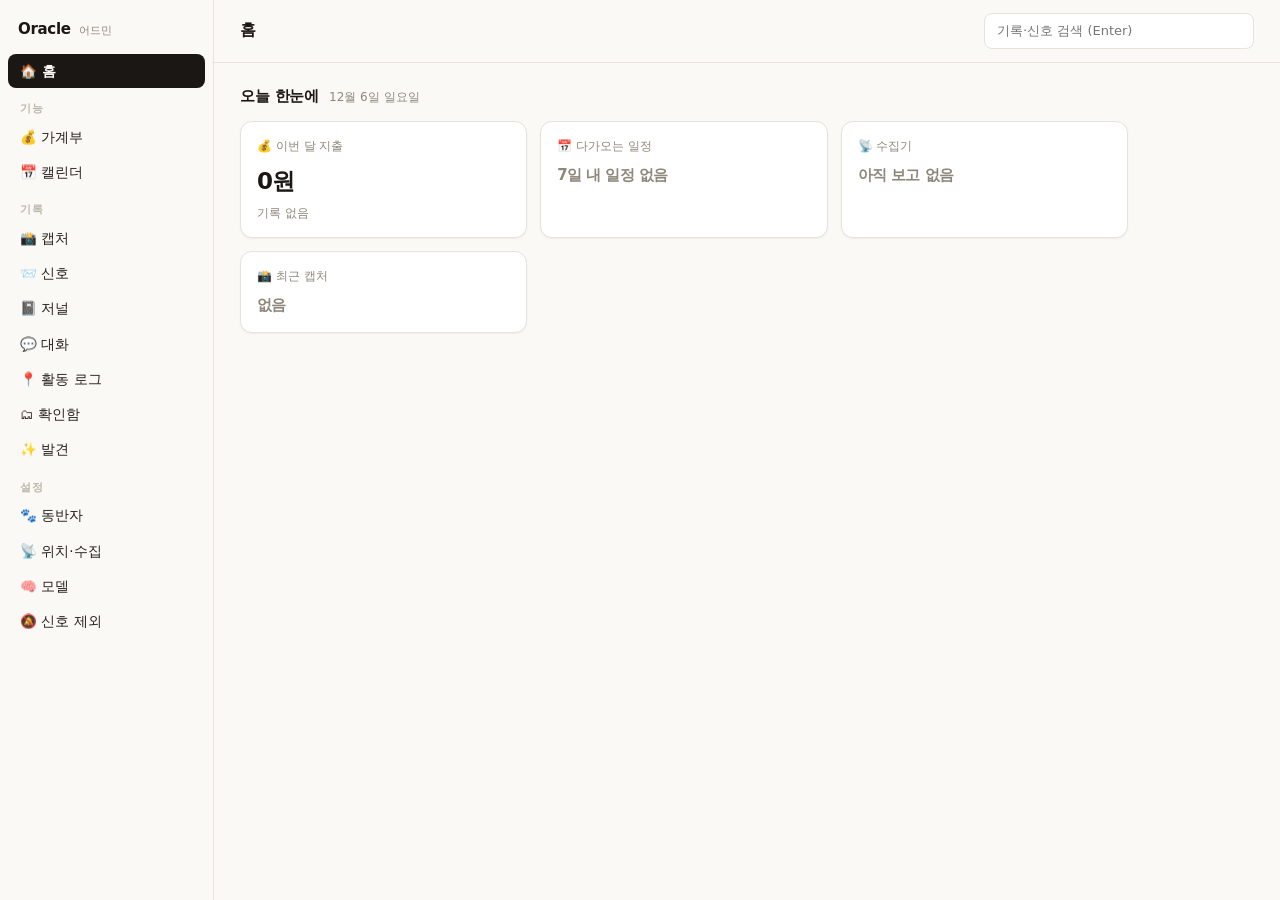
==== commit f2c422df: "발견 — 하루 1회 메뉴별 LLM 인사이트(상단 quote + 발견 로그) 자정 배치가 메뉴별로 그 영역 기록을 LLM에 보여주고 '깨달음·느낀 점·패턴' 한 줄 생성: - dis" ====
--- a/backend/admin.html
+++ b/backend/admin.html
@@ -83,6 +83,11 @@
   .hc .sub{font-size:12px;color:var(--gray);margin-top:5px;line-height:1.55}
   .hc ul{margin:6px 0 0;padding-left:0;list-style:none}
   .hc li{font-size:12.5px;padding:2px 0;color:var(--soft);overflow:hidden;text-overflow:ellipsis;white-space:nowrap}
+  /* 발견 quote (메뉴 상단) */
+  .quote{display:flex;align-items:flex-start;gap:11px;background:#FBF1EE;border:1px solid #EBD7D1;
+    border-left:3px solid var(--vermilion);border-radius:10px;padding:12px 15px;margin-bottom:18px;font-size:13.5px;line-height:1.62}
+  .quote .qx{flex:1;color:var(--soft)}
+  .quote button{flex-shrink:0;font-size:11.5px;padding:3px 11px}
 </style>
 </head>
 <body>
@@ -97,7 +102,7 @@
       <div class="gsearch"><input id="gsearch" placeholder="기록·신호 검색 (Enter)"
         onkeydown="if(event.key==='Enter'){go('col:records');setTimeout(()=>{Q=this.value;SKIP=0;render()},0)}"></div>
     </div>
-    <div class="body"><div id="main"><div class="empty">로딩…</div></div></div>
+    <div class="body"><div id="disco"></div><div id="main"><div class="empty">로딩…</div></div></div>
   </main>
 </div>
 <script>
@@ -111,7 +116,8 @@
   {grp:'기능', items:[{id:'__ledger__', label:'💰 가계부'}, {id:'__calendar__', label:'📅 캘린더'}]},
   {grp:'기록', items:[{id:'col:records', label:KNOWN.records}, {id:'col:signals', label:KNOWN.signals},
                       {id:'col:journals', label:KNOWN.journals}, {id:'col:conversations', label:KNOWN.conversations},
-                      {id:'__collected__', label:'📍 활동 로그'}, {id:'__dismissed__', label:'🗂 확인함'}]},
+                      {id:'__collected__', label:'📍 활동 로그'}, {id:'__dismissed__', label:'🗂 확인함'},
+                      {id:'__discovery__', label:'✨ 발견'}]},
   {grp:'설정', items:[{id:'__companion__', label:'🐾 동반자'}, {id:'__location__', label:'📡 위치·수집'},
                       {id:'__models__', label:'🧠 모델'}, {id:'__excludes__', label:'🔕 신호 제외'}]},
 ];
@@ -175,8 +181,27 @@
 }
 
 // ── 디스패치 ──
+function discoMenu(cur){
+  const map={'__home__':'home','__ledger__':'ledger','__calendar__':'calendar','__collected__':'collected'};
+  if(map[cur]) return map[cur];
+  if(cur.startsWith('col:')){ const n=cur.slice(4); if(['records','signals','journals','conversations'].includes(n)) return n; }
+  return '';
+}
+async function loadDiscovery(menuKey){
+  const d=document.getElementById('disco'); if(!d) return;
+  if(!menuKey){ d.innerHTML=''; return; }
+  try{ const r=await(await fetch('/discovery/'+menuKey)).json();
+    d.innerHTML=(r&&r.text)?`<div class="quote">✨<span class="qx">${esc(r.text)}</span><button onclick="dismissDisco('${menuKey}')">확인</button></div>`:'';
+  }catch(e){ d.innerHTML=''; }
+}
+async function dismissDisco(menuKey){
+  const d=document.getElementById('disco'); if(d) d.innerHTML='';
+  try{ await fetch('/discovery/'+menuKey+'/dismiss',{method:'POST'}); }catch(e){}
+}
 async function render(){
+  loadDiscovery(discoMenu(CUR));   // 메뉴 상단 발견 quote (비동기, 독립)
   const grpOf = id => (NAV.find(g=>g.items.some(i=>i.id===id))||{}).grp || '';
+  if(CUR==='__discovery__'){ crumb('기록','발견'); return renderDiscoveryLog(); }
   if(CUR==='__home__'){ crumb('','홈'); return renderHome(); }
   if(CUR==='__ledger__'){ crumb('기능','가계부'); return renderLedger(); }
   if(CUR==='__calendar__'){ crumb('기능','캘린더'); return renderCalendar(); }
@@ -235,6 +260,25 @@
       :`<div class="kpi" style="font-size:15px;color:var(--gray)">없음</div>`}</div>`);
   m.innerHTML = `<div class="bar"><h2>오늘 한눈에</h2><span class="total">${new Date().toLocaleDateString('ko',{month:'long',day:'numeric',weekday:'long'})}</span></div>
     <div class="cards">${cards.join('')}</div>`;
+}
+
+// ══════════════════════════════════════════════════════════════
+//  기록: 발견 로그
+// ══════════════════════════════════════════════════════════════
+async function renderDiscoveryLog(){
+  const m=$('#main'); m.innerHTML='<div class="empty">로딩…</div>';
+  let d; try{ d=await(await fetch('/discovery/log')).json(); }catch(e){ m.innerHTML=`<div class="empty">실패: ${e.message}</div>`; return; }
+  const items=d.items||[];
+  m.innerHTML=`<div class="bar"><h2>발견</h2><span class="total">하루 1회 메뉴별 인사이트 · ${items.length}건</span>
+      <button onclick="runDisco(this)">지금 생성</button></div>`+
+    (items.length?items.map(it=>`<div class="pf" style="padding:12px 15px">
+      <div class="hint" style="margin-bottom:5px">${it.date} · ${esc(it.label)}${it.dismissed?' · <span class="faint">확인함</span>':''}</div>
+      <div style="font-size:13.5px;line-height:1.62">✨ ${esc(it.text)}</div></div>`).join('')
+    :'<div class="empty">아직 발견 없음 — 자정 배치 또는 \'지금 생성\'</div>');
+}
+async function runDisco(btn){ btn.disabled=true; btn.textContent='생성 중…';
+  try{ const r=await(await fetch('/discovery/run',{method:'POST'})).json(); btn.textContent=`${r.generated}개 생성`; setTimeout(renderDiscoveryLog,1200); }
+  catch(e){ alert('실패: '+e.message); btn.disabled=false; }
 }
 
 // ══════════════════════════════════════════════════════════════
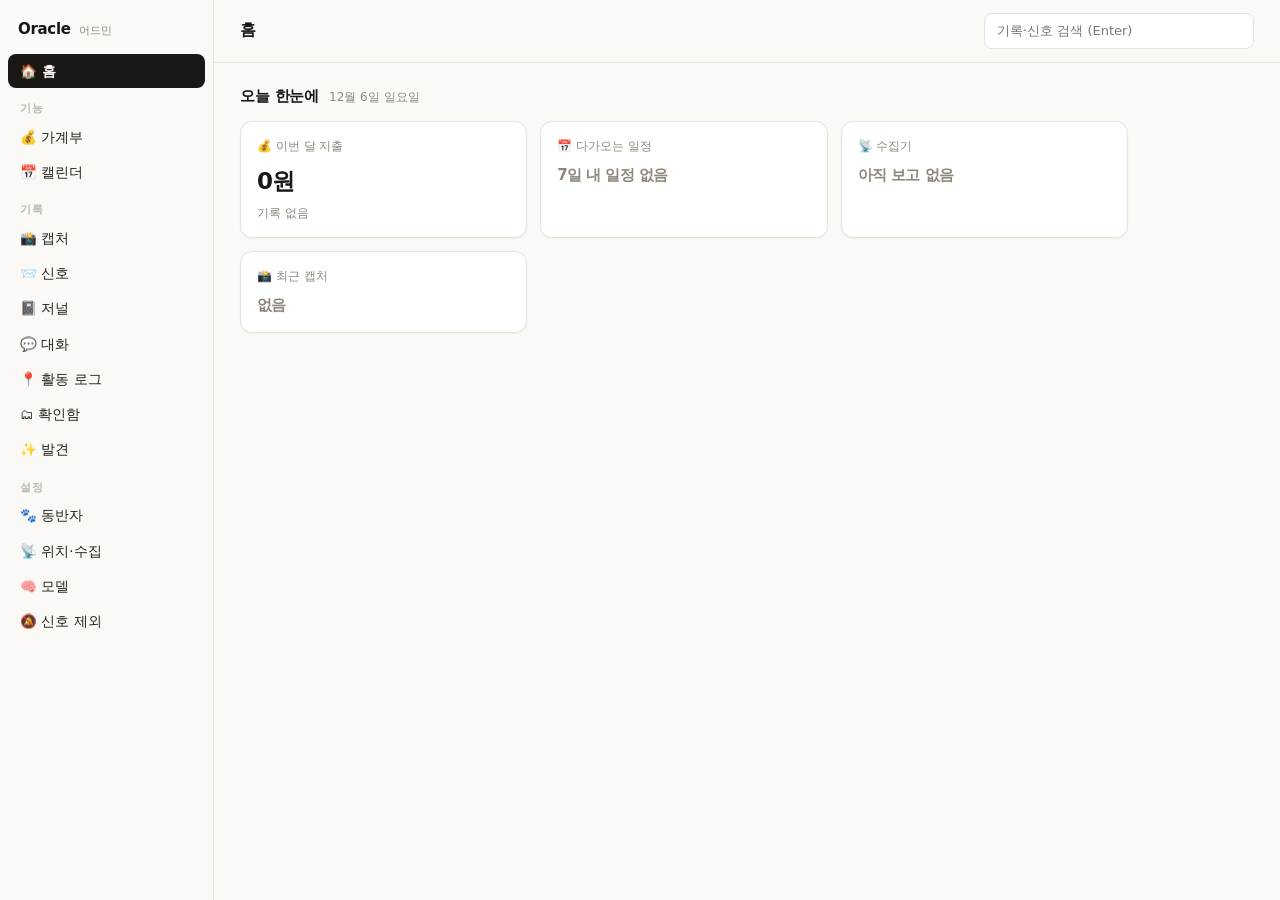
==== commit 33328300: "가계부 — 분류 수정하면 그 가맹점 규칙 즉시 학습(그때그때 규칙 반영) 거래내역에서 분류를 고치면(드롭다운) POST /ledger/{id}/category → set_categ" ====
--- a/backend/admin.html
+++ b/backend/admin.html
@@ -780,7 +780,8 @@
     📄 영수증을 여기로 드래그&드랍 — 인식해서 결제내역에 매칭
     <div class="hint" style="margin-top:3px">PDF·여러 장·연속 투입 OK (큐로 순차 처리)</div>
     <div id="rcptmsg" class="hint" style="margin-top:6px"></div></div>`;
-  const ruleChips=(cats.rules||[]).map(r=>`<span style="border:1px solid var(--hair);border-radius:10px;padding:1px 7px;white-space:nowrap">${esc(r.name)}→${esc(r.category)}${r.source==='seed'?'':` <span onclick="delRule('${r.id}')" style="cursor:pointer;color:var(--faint)" title="규칙 삭제">✕</span>`}</span>`).join(' ');
+  window.LRULES=cats.rules||[];
+  const ruleChips=(cats.rules||[]).map(r=>`<span style="border:1px solid var(--hair);border-radius:10px;padding:1px 7px;white-space:nowrap">${esc(r.name)}→<span onclick="editRuleCat('${r.id}',this)" style="cursor:pointer;border-bottom:1px dotted var(--gray)" title="분류 수정">${esc(r.category)}</span>${r.source==='seed'?'':` <span onclick="delRule('${r.id}')" style="cursor:pointer;color:var(--faint)" title="규칙 삭제">✕</span>`}</span>`).join(' ');
   const ruleBar=`<div style="margin:6px 0;font-size:12px">
     <div style="display:flex;gap:8px;align-items:center;flex-wrap:wrap">
       <span class="hint">분류 규칙 ${(cats.rules||[]).length}개 · 규칙 우선 → 품목 LLM</span>
@@ -825,7 +826,7 @@
   const cur=el.textContent.trim(), cats=window.LCATS||[];
   const sel=document.createElement('select'); sel.style.cssText='font-size:12px';
   sel.innerHTML='<option value="">—</option>'+cats.map(c=>`<option ${c===cur?'selected':''}>${c}</option>`).join('');
-  sel.onchange=async()=>{ try{ await fetch('/ledger/'+encodeURIComponent(id),{method:'POST',headers:{'Content-Type':'application/json'},body:JSON.stringify({category:sel.value})}); renderLedger(); }catch(e){ alert('저장 실패: '+e.message); } };
+  sel.onchange=async()=>{ try{ await fetch('/ledger/'+encodeURIComponent(id)+'/category',{method:'POST',headers:{'Content-Type':'application/json'},body:JSON.stringify({category:sel.value})}); renderLedger(); }catch(e){ alert('저장 실패: '+e.message); } };
   sel.onblur=()=>renderLedger(); el.replaceWith(sel); sel.focus();
 }
 async function upgradeCats(btn){ btn.disabled=true; const msg=document.getElementById('catmsg'); msg.textContent='LLM이 품목 보고 분류 중…';
@@ -837,6 +838,17 @@
   try{ const r=await(await fetch('/ledger/recategorize',{method:'POST'})).json();
     msg.textContent=`${r.changed}건 재분류`; setTimeout(renderLedger,1200);
   }catch(e){ msg.textContent='실패: '+e.message; btn.disabled=false; }
+}
+function editRuleCat(id,el){
+  const r=(window.LRULES||[]).find(x=>x.id===id); if(!r) return;
+  const sel=document.createElement('select'); sel.style.cssText='font-size:11.5px';
+  sel.innerHTML=(window.LCATS||[]).map(c=>`<option ${c===r.category?'selected':''}>${c}</option>`).join('');
+  sel.onchange=async()=>{ try{
+    await fetch('/ledger/rules',{method:'POST',headers:{'Content-Type':'application/json'},
+      body:JSON.stringify({id:r.id,name:r.name,pattern:r.pattern,category:sel.value,fields:r.fields,set_merchant:r.set_merchant,priority:r.priority})});
+    await fetch('/ledger/recategorize',{method:'POST'}); renderLedger();
+  }catch(e){ alert('수정 실패: '+e.message); } };
+  sel.onblur=()=>renderLedger(); el.replaceWith(sel); sel.focus();
 }
 async function delRule(id){ if(!confirm('이 분류 규칙을 삭제할까요?')) return;
   try{ await fetch('/ledger/rules/'+encodeURIComponent(id),{method:'DELETE'}); renderLedger(); }catch(e){ alert('삭제 실패: '+e.message); }
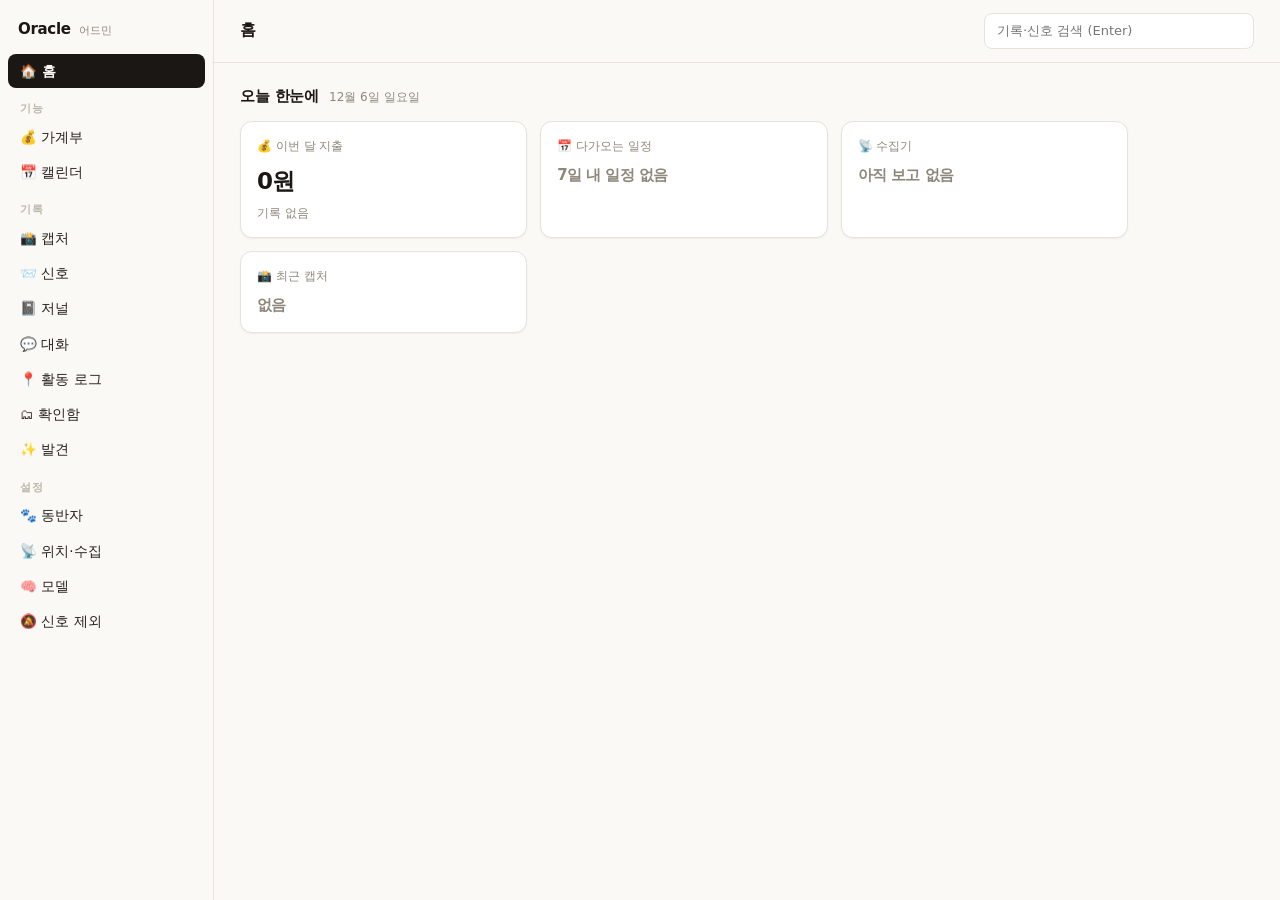
==== commit 79952abf: "신호 — 발신자별 분류 편집 UI(변경하면 그 발신자는 앞으로 그 분류로 학습) 백엔드 학습(signals.recategorize + _save_sender_pref + 브리프에 " ====
--- a/backend/admin.html
+++ b/backend/admin.html
@@ -114,7 +114,7 @@
 const NAV = [
   {grp:null,   items:[{id:'__home__', label:'🏠 홈'}]},
   {grp:'기능', items:[{id:'__ledger__', label:'💰 가계부'}, {id:'__calendar__', label:'📅 캘린더'}]},
-  {grp:'기록', items:[{id:'col:records', label:KNOWN.records}, {id:'col:signals', label:KNOWN.signals},
+  {grp:'기록', items:[{id:'col:records', label:KNOWN.records}, {id:'__signals__', label:KNOWN.signals},
                       {id:'col:journals', label:KNOWN.journals}, {id:'col:conversations', label:KNOWN.conversations},
                       {id:'__collected__', label:'📍 활동 로그'}, {id:'__dismissed__', label:'🗂 확인함'},
                       {id:'__discovery__', label:'✨ 발견'}]},
@@ -182,7 +182,7 @@
 
 // ── 디스패치 ──
 function discoMenu(cur){
-  const map={'__home__':'home','__ledger__':'ledger','__calendar__':'calendar','__collected__':'collected'};
+  const map={'__home__':'home','__ledger__':'ledger','__calendar__':'calendar','__collected__':'collected','__signals__':'signals'};
   if(map[cur]) return map[cur];
   if(cur.startsWith('col:')){ const n=cur.slice(4); if(['records','signals','journals','conversations'].includes(n)) return n; }
   return '';
@@ -205,6 +205,7 @@
   if(CUR==='__home__'){ crumb('','홈'); return renderHome(); }
   if(CUR==='__ledger__'){ crumb('기능','가계부'); return renderLedger(); }
   if(CUR==='__calendar__'){ crumb('기능','캘린더'); return renderCalendar(); }
+  if(CUR==='__signals__'){ crumb('기록','신호'); return renderSignals(); }
   if(CUR==='__collected__'){ crumb('기록','활동 로그'); return renderCollected(); }
   if(CUR==='__dismissed__'){ crumb('기록','확인함'); return renderDismissed(); }
   if(CUR==='__companion__'){ crumb('설정','동반자'); return renderCompanionPage(); }
@@ -279,6 +280,37 @@
 async function runDisco(btn){ btn.disabled=true; btn.textContent='생성 중…';
   try{ const r=await(await fetch('/discovery/run',{method:'POST'})).json(); btn.textContent=`${r.generated}개 생성`; setTimeout(renderDiscoveryLog,1200); }
   catch(e){ alert('실패: '+e.message); btn.disabled=false; }
+}
+
+// ══════════════════════════════════════════════════════════════
+//  기록: 신호 (발신자별 분류 — 바꾸면 그 발신자는 앞으로 그 분류로 학습)
+// ══════════════════════════════════════════════════════════════
+const SIGCAT={action_needed:'당장처리',attention:'관심',acquaintance:'지인',low:'일반',spam:'스팸'};
+async function renderSignals(){
+  const m=$('#main'); m.innerHTML='<div class="empty">로딩…</div>';
+  let d; try{ d=await(await fetch('/signals/recent?briefs=60&raw=0')).json(); }
+  catch(e){ m.innerHTML=`<div class="empty">실패: ${e.message}</div>`; return; }
+  const by={};   // 발신자별(브리프는 최신순 — 처음 본 게 최신)
+  (d.briefs||[]).forEach(b=>(b.items||[]).forEach(it=>{
+    const s=((it.sender||'(알 수 없음)')+'').trim();
+    if(!by[s]) by[s]={sender:s, cat:it.category||'low', sids:[], summ:it.summary||'', ts:b.ts};
+    (it.signal_ids||[]).forEach(x=>by[s].sids.push(x));
+  }));
+  window.SIGG=Object.values(by);
+  const opt=cur=>Object.keys(SIGCAT).map(c=>`<option value="${c}" ${c===cur?'selected':''}>${SIGCAT[c]}</option>`).join('');
+  const rows=window.SIGG.map((g,i)=>`<div style="display:flex;gap:9px;align-items:center;padding:7px 0;border-bottom:1px solid var(--hair)">
+      <select onchange="recatSig(${i},this.value)" style="font-size:12px;flex-shrink:0">${opt(g.cat)}</select>
+      <b style="white-space:nowrap">${esc(g.sender)}</b>
+      <span class="hint" style="overflow:hidden;text-overflow:ellipsis;white-space:nowrap;flex:1">${esc(g.summ)}</span>
+      <span class="hint" style="white-space:nowrap">${fmtWhen(g.ts)}</span></div>`).join('');
+  m.innerHTML=`<div class="bar"><h2>신호</h2><span class="total">발신자별 분류 — 바꾸면 그 발신자는 앞으로 그 분류로 학습됨 · ${window.SIGG.length}명</span></div>`
+    +(rows||'<div class="empty">신호 없음</div>');
+}
+async function recatSig(idx,category){
+  const g=(window.SIGG||[])[idx]; if(!g||!g.sids.length) return;
+  try{ await fetch('/signals/recategorize',{method:'POST',headers:{'Content-Type':'application/json'},
+    body:JSON.stringify({signal_ids:g.sids, category})}); renderSignals(); }
+  catch(e){ alert('변경 실패: '+e.message); }
 }
 
 // ══════════════════════════════════════════════════════════════
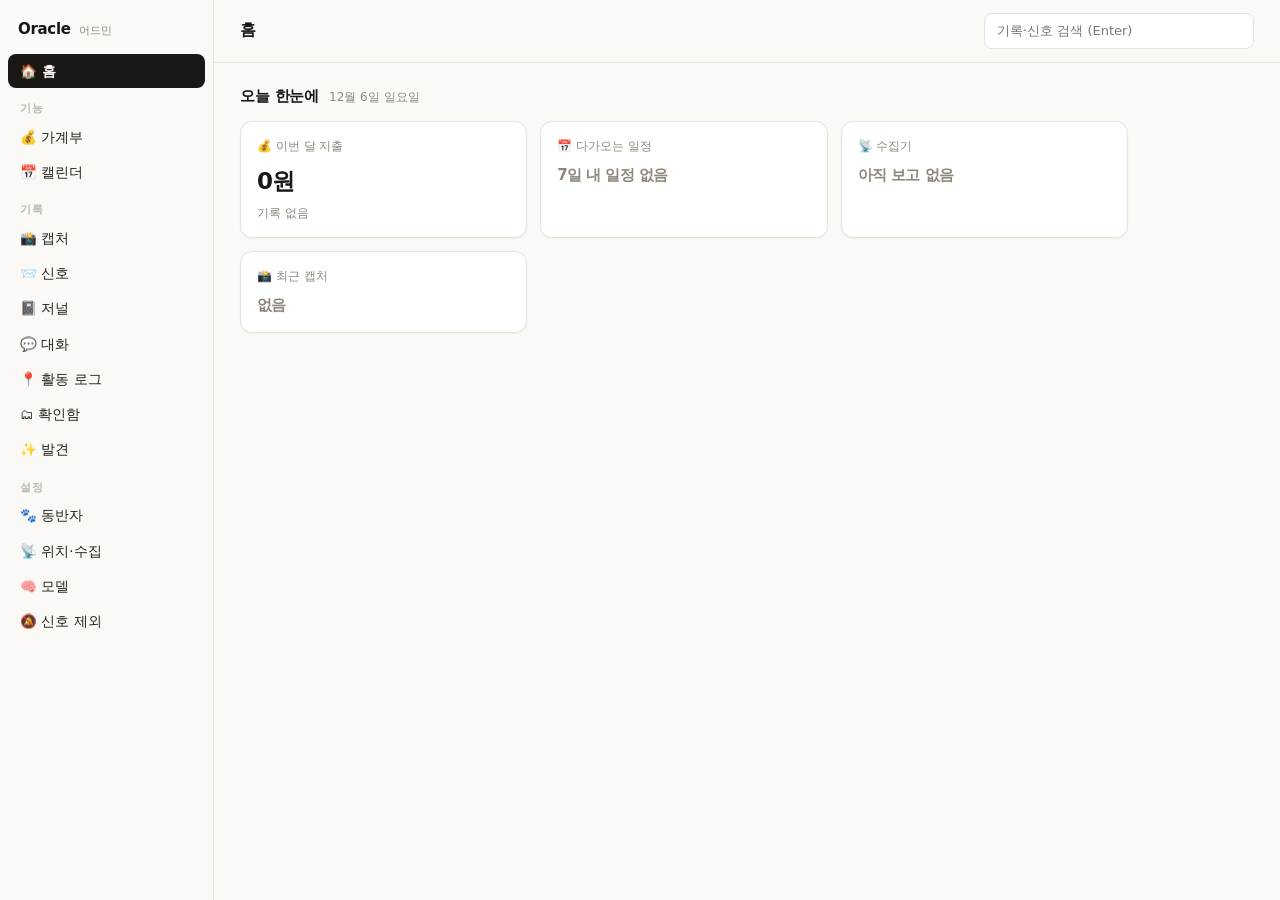
==== commit 64b21cb7: "어드민 신호 — '기록'(원본 신호) 탭 부활, 분류와 탭으로 분리 재작성 때 신호를 분류 편집 단일뷰로 바꾸며 원본 브라우저가 빠졌음. 다른 페이지(동반자·장소)처럼 탭 구조로:" ====
--- a/backend/admin.html
+++ b/backend/admin.html
@@ -286,8 +286,18 @@
 //  기록: 신호 (발신자별 분류 — 바꾸면 그 발신자는 앞으로 그 분류로 학습)
 // ══════════════════════════════════════════════════════════════
 const SIGCAT={action_needed:'당장처리',attention:'관심',acquaintance:'지인',low:'일반',spam:'스팸'};
+let SIGTAB='class';
 async function renderSignals(){
-  const m=$('#main'); m.innerHTML='<div class="empty">로딩…</div>';
+  $('#main').innerHTML=`<div class="bar"><h2>신호</h2></div>
+    <div class="tabs">
+      <div class="tab ${SIGTAB==='class'?'on':''}" onclick="SIGTAB='class';SKIP=0;Q='';render()">분류</div>
+      <div class="tab ${SIGTAB==='raw'?'on':''}" onclick="SIGTAB='raw';SKIP=0;Q='';render()">기록</div>
+    </div><div id="sigbody"><div class="empty">로딩…</div></div>`;
+  if(SIGTAB==='raw') return renderCollection('signals','#sigbody');   // 원본 신호 브라우저(검색·페이징)
+  return sigClass();
+}
+async function sigClass(){   // 발신자별 분류 편집(바꾸면 그 발신자 앞으로 그 분류로 학습)
+  const m=$('#sigbody'); m.innerHTML='<div class="empty">로딩…</div>';
   let d; try{ d=await(await fetch('/signals/recent?briefs=60&raw=0')).json(); }
   catch(e){ m.innerHTML=`<div class="empty">실패: ${e.message}</div>`; return; }
   const by={};   // 발신자별(브리프는 최신순 — 처음 본 게 최신)
@@ -303,13 +313,13 @@
       <b style="white-space:nowrap">${esc(g.sender)}</b>
       <span class="hint" style="overflow:hidden;text-overflow:ellipsis;white-space:nowrap;flex:1">${esc(g.summ)}</span>
       <span class="hint" style="white-space:nowrap">${fmtWhen(g.ts)}</span></div>`).join('');
-  m.innerHTML=`<div class="bar"><h2>신호</h2><span class="total">발신자별 분류 — 바꾸면 그 발신자는 앞으로 그 분류로 학습됨 · ${window.SIGG.length}명</span></div>`
+  m.innerHTML=`<div class="hint" style="margin-bottom:10px">발신자별 분류 — 바꾸면 그 발신자는 앞으로 그 분류로 학습됨 · ${window.SIGG.length}명</div>`
     +(rows||'<div class="empty">신호 없음</div>');
 }
 async function recatSig(idx,category){
   const g=(window.SIGG||[])[idx]; if(!g||!g.sids.length) return;
   try{ await fetch('/signals/recategorize',{method:'POST',headers:{'Content-Type':'application/json'},
-    body:JSON.stringify({signal_ids:g.sids, category})}); renderSignals(); }
+    body:JSON.stringify({signal_ids:g.sids, category})}); sigClass(); }
   catch(e){ alert('변경 실패: '+e.message); }
 }
 
@@ -321,12 +331,14 @@
 function summarize(doc){ return doc.user_comment||doc.summary||doc.text||doc.body||
   (doc.insight&&doc.insight.text)||doc.date||doc.label||'—'; }
 
-async function renderCollection(name){
-  const m=$('#main'); m.innerHTML='<div class="empty">로딩…</div>';
+async function renderCollection(name, target){
+  target = target || '#main';                       // '#sigbody' 등으로 임베드 가능(신호 기록 탭)
+  const m=$(target); m.innerHTML='<div class="empty">로딩…</div>';
   let data;
   try{ data=await api(`/collection/${name}?limit=50&skip=${SKIP}&q=${encodeURIComponent(Q)}`); }
   catch(e){ m.innerHTML=`<div class="empty">실패: ${e.message}</div>`; return; }
-  const bar=`<div class="bar"><h2>${KNOWN[name]||name}</h2><span class="total">${data.total}건</span>
+  const h2=target==='#main'?`<h2>${KNOWN[name]||name}</h2>`:'';   // 임베드 시 페이지 h2 중복 생략
+  const bar=`<div class="bar">${h2}<span class="total">${data.total}건</span>
     <input type="search" placeholder="검색 (_id·본문·요약·발신인)" value="${esc(Q)}"
       onkeydown="if(event.key==='Enter'){Q=this.value;SKIP=0;render()}"></div>`;
   if(!data.docs.length){ m.innerHTML=bar+'<div class="empty">문서 없음</div>'; return; }
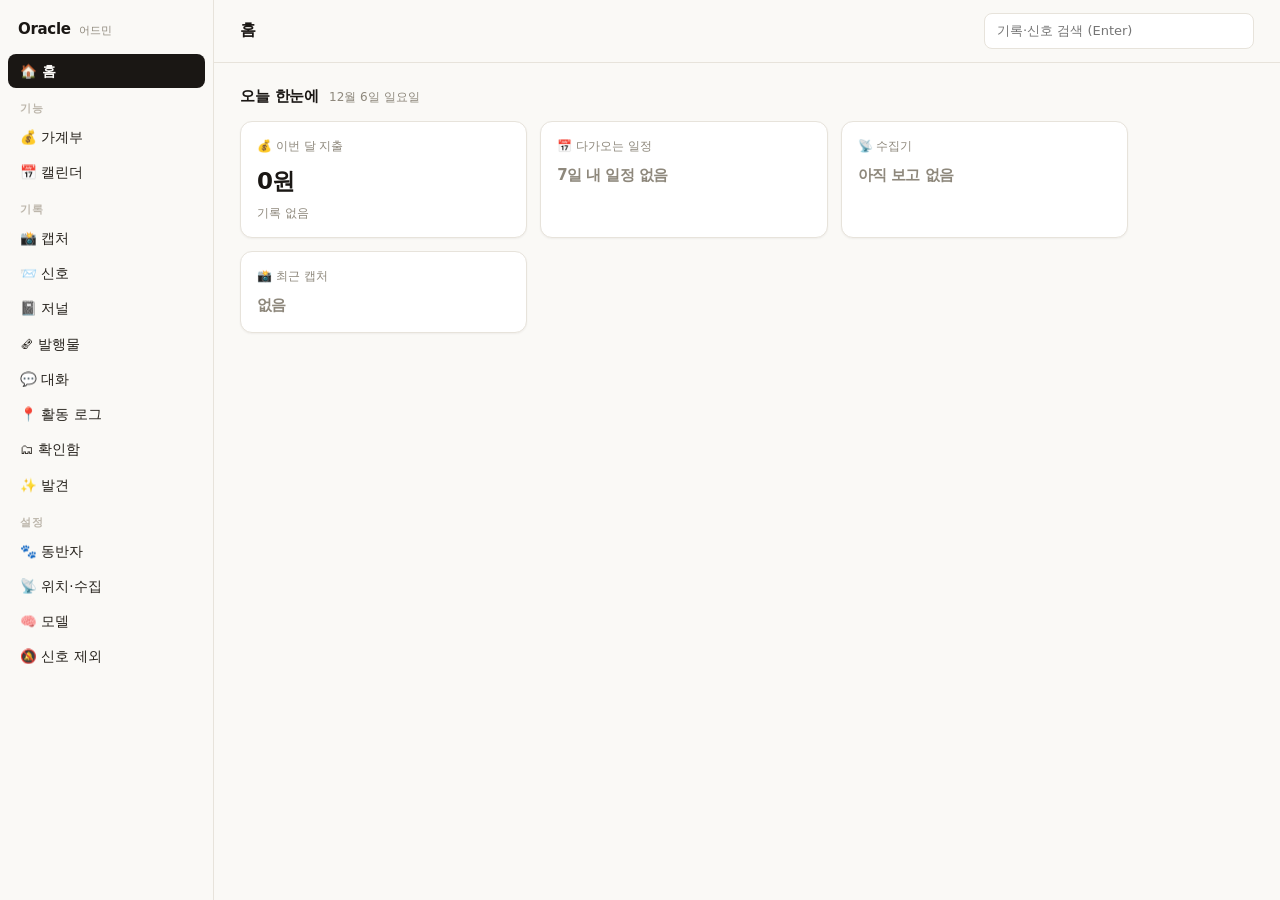
==== commit ba6de267: "어드민 — 코멘트 반영 재처리 UI (저널·발행물·발견·흐름 발화) - 발행물(briefings) 메뉴 노출 + KNOWN 등록 - renderCollection 각 doc에 컬렉" ====
--- a/backend/admin.html
+++ b/backend/admin.html
@@ -110,12 +110,13 @@
 let CUR='__home__', SKIP=0, Q='', STATS=null;
 
 // ── 네비게이션 모델 (그룹) ──
-const KNOWN = {records:'📸 캡처', signals:'📨 신호', journals:'📓 저널', conversations:'💬 대화'};
+const KNOWN = {records:'📸 캡처', signals:'📨 신호', journals:'📓 저널', conversations:'💬 대화', briefings:'🗞 발행물'};
 const NAV = [
   {grp:null,   items:[{id:'__home__', label:'🏠 홈'}]},
   {grp:'기능', items:[{id:'__ledger__', label:'💰 가계부'}, {id:'__calendar__', label:'📅 캘린더'}]},
   {grp:'기록', items:[{id:'col:records', label:KNOWN.records}, {id:'__signals__', label:KNOWN.signals},
-                      {id:'col:journals', label:KNOWN.journals}, {id:'col:conversations', label:KNOWN.conversations},
+                      {id:'col:journals', label:KNOWN.journals}, {id:'col:briefings', label:KNOWN.briefings},
+                      {id:'col:conversations', label:KNOWN.conversations},
                       {id:'__collected__', label:'📍 활동 로그'}, {id:'__dismissed__', label:'🗂 확인함'},
                       {id:'__discovery__', label:'✨ 발견'}]},
   {grp:'설정', items:[{id:'__companion__', label:'🐾 동반자'}, {id:'__location__', label:'📡 위치·수집'},
@@ -274,12 +275,20 @@
       <button onclick="runDisco(this)">지금 생성</button></div>`+
     (items.length?items.map(it=>`<div class="pf" style="padding:12px 15px">
       <div class="hint" style="margin-bottom:5px">${it.date} · ${esc(it.label)}${it.dismissed?' · <span class="faint">확인함</span>':''}</div>
-      <div style="font-size:13.5px;line-height:1.62">✨ ${esc(it.text)}</div></div>`).join('')
+      <div style="font-size:13.5px;line-height:1.62">✨ ${esc(it.text)}</div>
+      <div class="row" style="margin-top:8px"><button onclick="reprocDisco('${it.menu}',this)">♻ 재처리</button></div></div>`).join('')
     :'<div class="empty">아직 발견 없음 — 자정 배치 또는 \'지금 생성\'</div>');
 }
 async function runDisco(btn){ btn.disabled=true; btn.textContent='생성 중…';
   try{ const r=await(await fetch('/discovery/run',{method:'POST'})).json(); btn.textContent=`${r.generated}개 생성`; setTimeout(renderDiscoveryLog,1200); }
   catch(e){ alert('실패: '+e.message); btn.disabled=false; }
+}
+async function reprocDisco(menu, btn){
+  const c=prompt('이 발견을 어떻게 다시? (코멘트, 비우면 그냥 다시 — 오늘 데이터 기준 재생성):',''); if(c===null) return;
+  btn.disabled=true; const o=btn.textContent; btn.textContent='…';
+  try{ const r=await(await fetch(`/discovery/run?menu=${encodeURIComponent(menu)}&comment=${encodeURIComponent(c)}`,{method:'POST'})).json();
+    alert(r.ok?('새 발견:\n\n'+(r.text||'(생성 안 됨 — 볼 데이터 부족)')):('실패: '+(r.reason||'?'))); renderDiscoveryLog(); }
+  catch(e){ alert('실패: '+e.message); btn.disabled=false; btn.textContent=o; }
 }
 
 // ══════════════════════════════════════════════════════════════
@@ -350,6 +359,7 @@
       <span class="summary">${esc(summarize(d))}${otp}${br}</span><span class="when">${when}</span></div>
       <div class="body" hidden><pre>${esc(JSON.stringify(d,null,2))}</pre>
         <div class="actions"><span class="id">${id}</span>
+          ${reprocBtn(name,d)}
           <button class="danger" onclick="delDoc('${name}','${id}',event)">삭제</button></div></div></div>`;
   }).join('');
   const shown=SKIP+data.docs.length, n=[];
@@ -363,6 +373,43 @@
   if(!confirm(`삭제할까요?\n${id}`)) return;
   try{ await api(`/collection/${name}/${encodeURIComponent(id)}`,{method:'DELETE'}); await loadStats(); render(); }
   catch(e){ alert('삭제 실패: '+e.message); }
+}
+
+// ── 코멘트 반영 재처리 (저널 일/주/월 · 발행물 조간/석간 · 동반자 발화) ──
+function reprocBtn(name, d){
+  const id = d._id || '';
+  if(name==='journals')   return `<button onclick="reprocJournal('${id}','${(d.period_start||'').slice(0,10)}',this)">♻ 재처리</button>`;
+  if(name==='briefings')  return `<button onclick="reprocBriefing('${id}',this)">♻ 재처리</button>`;
+  if(name==='conversations' && d.companion) return `<button onclick="reprocCompanion('${id}',this)">♻ 재처리</button>`;
+  return '';
+}
+function askComment(){ return prompt('재처리 코멘트 — 어떻게 다시 쓸지 적어주세요 (비우면 그냥 다시 생성):',''); }
+async function reprocJournal(id, pstart, btn){
+  const c=askComment(); if(c===null) return;
+  let url;
+  if(id.startsWith('day-'))        url=`/digest/run?target_date=${id.slice(4)}&comment=${encodeURIComponent(c)}`;
+  else if(id.startsWith('week-'))  url=`/journal/weekly?target_date=${pstart}&comment=${encodeURIComponent(c)}`;
+  else if(id.startsWith('month-')) url=`/journal/monthly?target_date=${pstart}&comment=${encodeURIComponent(c)}`;
+  else return alert('재처리 불가: '+id);
+  btn.disabled=true; const o=btn.textContent; btn.textContent='재처리 중…(최대 수 분)';
+  try{ const r=await(await fetch(url,{method:'POST'})).json();
+    alert('완료\n\n'+(r.preview||r.skipped||JSON.stringify(r).slice(0,300))); render(); }
+  catch(e){ alert('실패: '+e.message); btn.disabled=false; btn.textContent=o; }
+}
+async function reprocBriefing(id, btn){
+  const m=id.match(/^(morning|evening)-(\d{4}-\d{2}-\d{2})$/); if(!m) return alert('재처리 불가: '+id);
+  const c=askComment(); if(c===null) return;
+  btn.disabled=true; const o=btn.textContent; btn.textContent='재처리 중…';
+  try{ const r=await(await fetch(`/briefing/run?kind=${m[1]}&target_date=${m[2]}&comment=${encodeURIComponent(c)}`,{method:'POST'})).json();
+    alert(r.ok===false?('실패: '+(r.reason||'?')):('완료\n\n'+(r.preview||''))); render(); }
+  catch(e){ alert('실패: '+e.message); btn.disabled=false; btn.textContent=o; }
+}
+async function reprocCompanion(id, btn){
+  const c=askComment(); if(c===null) return;
+  btn.disabled=true; const o=btn.textContent; btn.textContent='재처리 중…';
+  try{ const r=await(await fetch('/companion/reprocess',{method:'POST',headers:{'Content-Type':'application/json'},body:JSON.stringify({msg_id:id,comment:c})})).json();
+    alert(r.ok?('새 발화:\n\n'+r.text):('실패: '+(r.reason||'?'))); render(); }
+  catch(e){ alert('실패: '+e.message); btn.disabled=false; btn.textContent=o; }
 }
 
 // ══════════════════════════════════════════════════════════════
